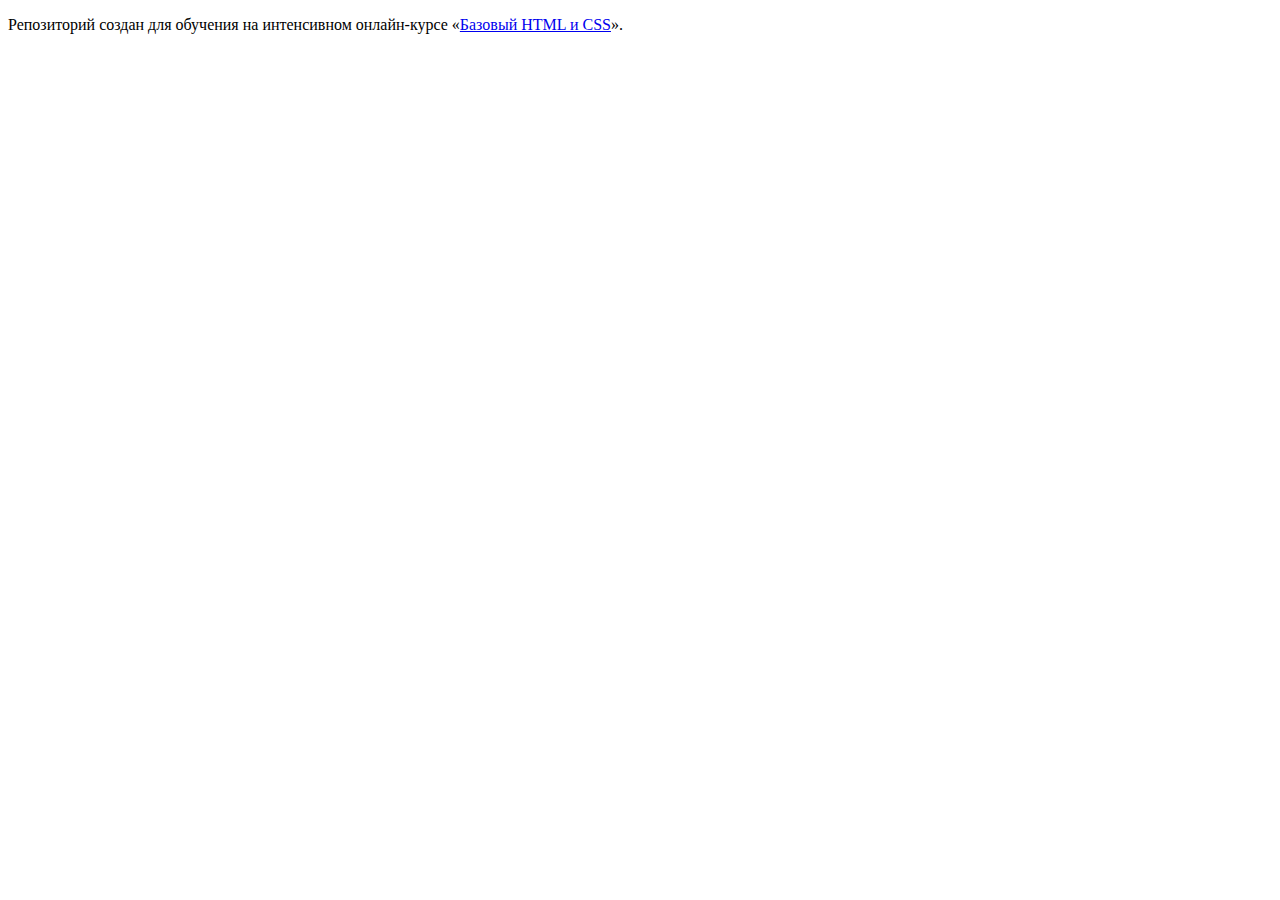
==== index.html @ 4009a0a3 ":hatching_chick:" ====
<!DOCTYPE html>
<html lang="ru">
  <head>
    <meta charset="utf-8">
    <title>HTML Academy: Глейси</title>
  </head>
  <body>

    <p>Репозиторий создан для обучения на интенсивном онлайн‑курсе «<a href="https://htmlacademy.ru/intensive">Базовый HTML и CSS</a>».</p>

  </body>
</html>
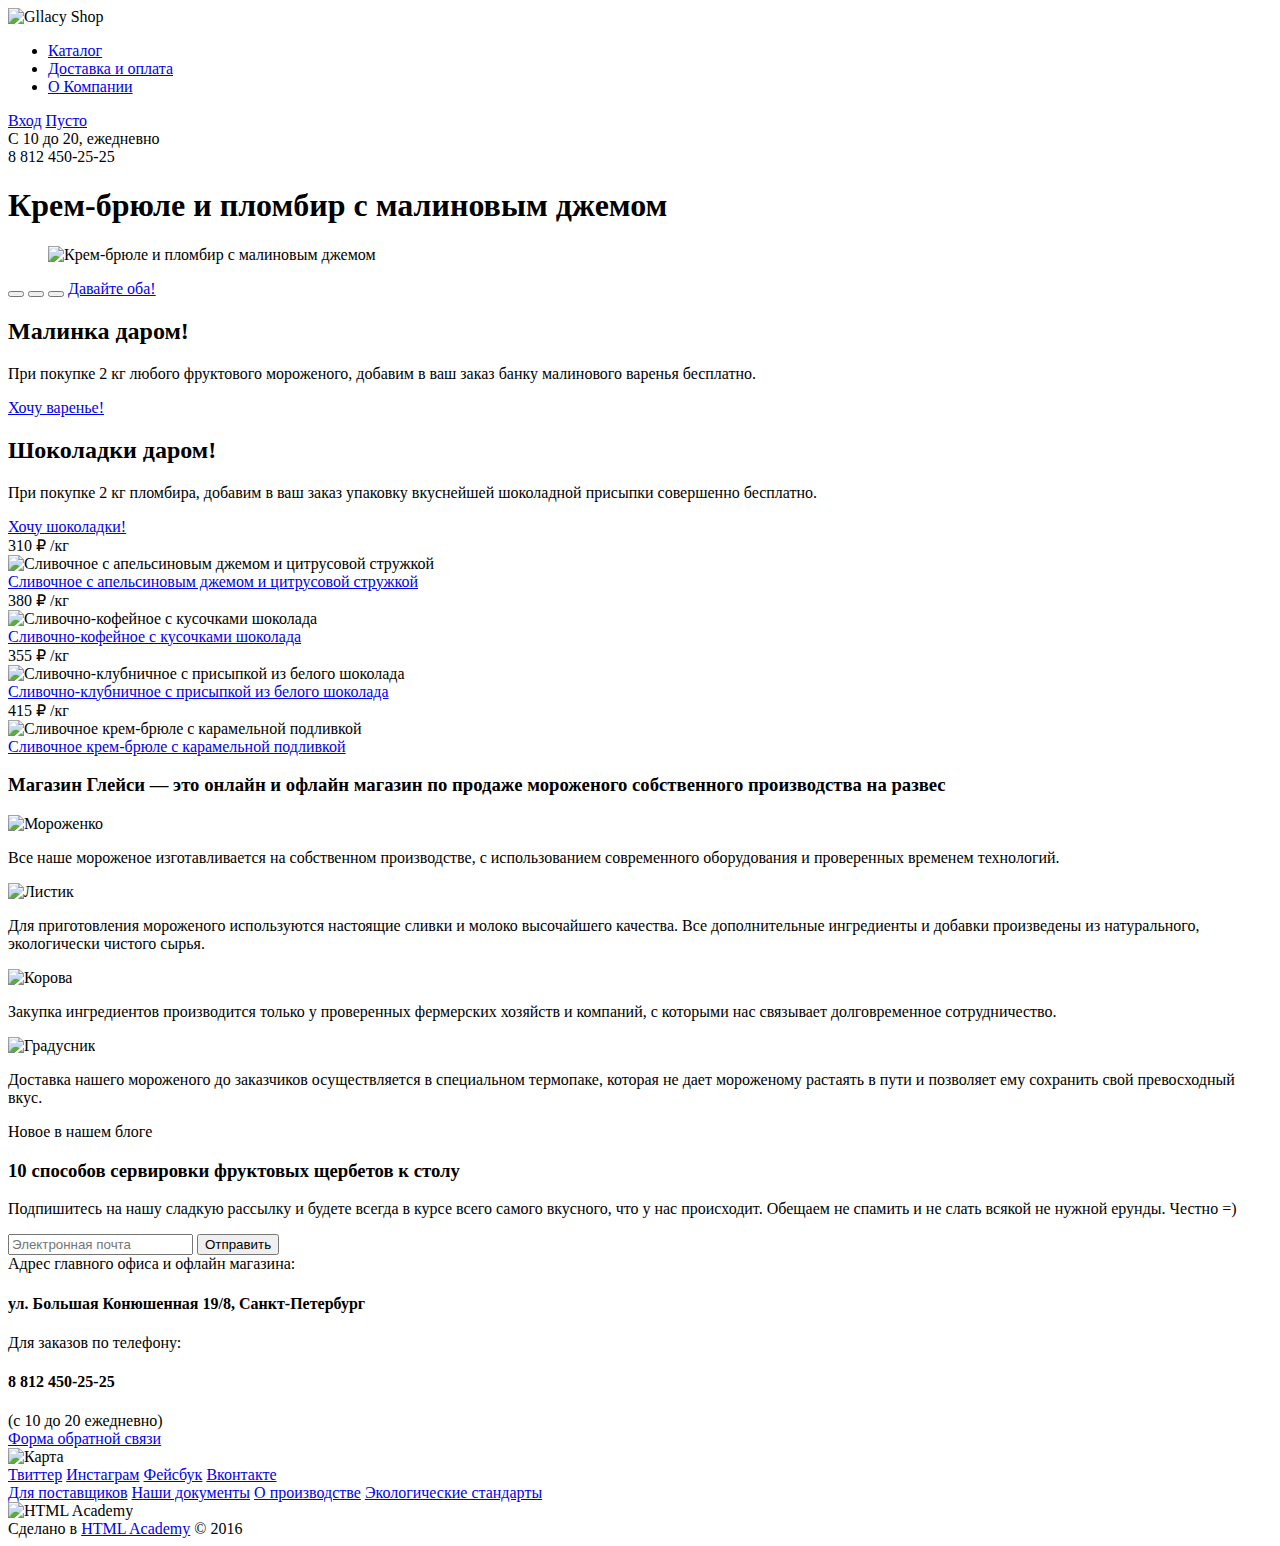
==== commit 38c911f2: "Разметил странички" ====
--- a/index.html
+++ b/index.html
@@ -1,12 +1,205 @@
 <!DOCTYPE html>
 <html lang="ru">
-  <head>
-    <meta charset="utf-8">
-    <title>HTML Academy: Глейси</title>
-  </head>
-  <body>
-
-    <p>Репозиторий создан для обучения на интенсивном онлайн‑курсе «<a href="https://htmlacademy.ru/intensive">Базовый HTML и CSS</a>».</p>
-
-  </body>
-</html>
+   
+    <head>
+        <meta charset="utf-8">
+        <title>Gllacy Shop</title>
+        <link href='https://fonts.googleapis.com/css?family=Roboto:400,500,700&subset=latin,cyrillic' rel='stylesheet' type='text/css'>
+    </head>
+    
+    <body>
+        <header class="main-header">
+            <div class="container">
+                <div class="header-logo">
+                    <img src="http://placehold.it/154x64" width="154" height="64" alt="Gllacy Shop">
+                </div>
+                <nav class="main-navigation">
+                    <ul>
+                        <li>
+                            <a href="#">Каталог</a>
+                        </li>
+                        <li>
+                            <a href="#">Доставка и оплата</a>
+                        </li>
+                        <li>
+                            <a href="#">О Компании</a>
+                        </li>
+                    </ul>
+                </nav>
+                <div class="user-block">
+                    <a class="search" href="#"></a>
+                    <a class="login" href="#">Вход</a>
+                    <a class="cart" href="#">Пусто</a>
+                </div>
+                <div class="information-block">
+                    <div class="hours-header">С 10 до 20, ежедневно</div>
+                    <div class="phone-header">8 812 450-25-25</div>
+                </div>
+            </div>
+        </header>
+            <main class="container">
+                <div class="main-slider">
+                    <h1 class="title-slider">Крем-брюле и пломбир с малиновым джемом</h1>
+                    <figure class="slider">
+                        <img src="http://placehold.it/647x584" width="647" height="584" alt="Крем-брюле и пломбир с малиновым джемом">
+                    </figure>
+                    <button class="slider-btn-active"></button>
+                    <button class="slider-btn"></button>
+                    <button class="slider-btn"></button>
+                    <a class="btn primary-btn big-btn" href="#">Давайте оба!</a>
+                </div>
+                <div class="main-content-left">
+                    <section class="promo-banner">
+                        <div class="promo-raspberries">
+                            <h2 class="promo-banner-title">Малинка даром!</h2>
+                            <p class="promo-banner-text">При покупке 2 кг любого фруктового мороженого, добавим в ваш заказ банку малинового варенья бесплатно.</p>
+                            <a class="btn primary-btn medium-btn" href="#">Хочу варенье!</a>
+                        </div>
+                    </section>
+                </div>
+                <div class="main-content-right">
+                    <section class="promo-banner">
+                        <div class="promo-chocolate">
+                            <h2 class="promo-banner-title">Шоколадки даром!</h2>
+                            <p class="promo-banner-text">При покупке 2 кг пломбира, добавим в ваш заказ упаковку вкуснейшей шоколадной присыпки совершенно бесплатно.</p>
+                            <a class="btn primary-btn medium-btn" href="#">Хочу шоколадки!</a>
+                        </div>
+                    </section>
+                </div>
+                <section class="catalog">
+                    <div class="catalog-item">
+                        <div class="catalog-label">
+                            <span class="label-hit"></span>
+                        </div>
+                        <div class="catalog-price">
+                            <span class="catalog-price-rubles">310 ₽</span>
+                            <span class="catalog-price-kg">/кг</span>
+                        </div>
+                        <div class="catalog-img">
+                            <img src="http://placehold.it/267x267" width="267" height="267" alt="Сливочное с апельсиновым джемом и цитрусовой стружкой">
+                        </div>
+                        <a class="catalog-name" href="#">Сливочное с апельсиновым джемом и цитрусовой стружкой</a>
+                    </div>
+                    <div class="catalog-item">
+                        <div class="catalog-label">
+                            <span class="label-hit"></span>
+                        </div>
+                        <div class="catalog-price">
+                            <span class="catalog-price-rubles">380 ₽</span>
+                            <span class="catalog-price-kg">/кг</span>
+                        </div>
+                        <div class="catalog-img">
+                            <img src="http://placehold.it/267x267" width="267" height="267" alt="Сливочно-кофейное с кусочками шоколада">
+                        </div>
+                        <a class="catalog-name" href="#">Сливочно-кофейное с кусочками шоколада</a>
+                    </div>
+                    <div class="catalog-item">
+                        <div class="catalog-label">
+                            <span class="label-hit"></span>
+                        </div>
+                        <div class="catalog-price">
+                            <span class="catalog-price-rubles">355 ₽</span>
+                            <span class="catalog-price-kg">/кг</span>
+                        </div>
+                        <div class="catalog-img">
+                            <img src="http://placehold.it/267x267" width="267" height="267" alt="Сливочно-клубничное с присыпкой из белого шоколада">
+                        </div>
+                        <a class="catalog-name" href="#">Сливочно-клубничное с присыпкой из белого шоколада</a>
+                    </div>
+                    <div class="catalog-item">
+                        <div class="catalog-label">
+                            <span class="label-hit"></span>
+                        </div>
+                        <div class="catalog-price">
+                            <span class="catalog-price-rubles">415 ₽</span>
+                            <span class="catalog-price-kg">/кг</span>
+                        </div>
+                        <div class="catalog-img">
+                            <img src="http://placehold.it/267x267" width="267" height="267" alt="Сливочное крем-брюле с карамельной подливкой">
+                        </div>
+                        <a class="catalog-name" href="#">Сливочное крем-брюле с карамельной подливкой</a>
+                    </div>
+                </section>
+                <section class="qualities">
+                    <h3 class="qualities-title">Магазин Глейси  — это онлайн и офлайн магазин по продаже мороженого собственного производства на развес</h3>
+                    <div class="main-content-left">
+                        <div class="quality">
+                            <img src="http://placehold.it/49x49" width="49" height="49" alt="Мороженко">
+                            <p class="quality-text">Все наше мороженое изготавливается на собственном производстве, с использованием современного оборудования и проверенных временем технологий.</p>
+                        </div>
+                        <div class="quality">
+                            <img src="http://placehold.it/49x49" width="49" height="49" alt="Листик">
+                            <p class="quality-text">Для приготовления мороженого используются настоящие сливки и молоко высочайшего качества. Все дополнительные ингредиенты и добавки произведены из натурального, экологически чистого сырья.</p>
+                        </div>
+                    </div>
+                    <div class="main-content-right">
+                        <div class="quality">
+                            <img src="http://placehold.it/49x49" width="49" height="49" alt="Корова">
+                            <p class="quality-text">Закупка ингредиентов  производится только у проверенных фермерских хозяйств и компаний, с которыми нас связывает долговременное сотрудничество.</p>
+                        </div>
+                        <div class="quality">
+                            <img src="http://placehold.it/49x49" width="49" height="49" alt="Градусник">
+                            <p class="quality-text">Доставка нашего мороженого до заказчиков осуществляется в специальном термопаке, которая не дает мороженому растаять в пути и позволяет ему сохранить свой превосходный вкус.</p>
+                        </div>
+                    </div>
+                </section>
+                <div class="main-content-left">
+                    <section class="blog-banner">
+                        <div class="blog-banner-new">Новое в нашем блоге</div>
+                        <h3 class="blog-banner-title">10 способов сервировки фруктовых щербетов к столу</h3>
+                    </section>    
+                </div>
+                <div class="main-content-right">
+                    <section class="newsletter-banner">
+                        <p class="newsletter-banner-text">Подпишитесь на нашу сладкую рассылку и будете всегда в курсе всего самого вкусного, что у нас происходит. Обещаем не спамить и не слать всякой не нужной ерунды. Честно =)</p>
+                        <form>
+                            <input type="text" placeholder="Электронная почта">
+                            <input style="btn primary-btn medium-btn" type="submit" value="Отправить">
+                        </form>
+                    </section> 
+                </div>
+            </main>
+            <section class="main-map">
+                <div class="container">
+                    <div class="main-content-right">
+                        <div class="contacts-block">
+                            <div class="contacts-block-office">
+                                Адрес главного офиса и офлайн магазина:
+                                <h4 class="contacts-block-text">ул. Большая Конюшенная 19/8, Санкт-Петербург</h4>
+                            </div>
+                            <div class="contacts-block-phone">
+                                Для заказов по телефону:
+                                <h4 class="contacts-block-text">8 812 450-25-25</h4>
+                                (с 10 до 20 ежедневно)
+                            </div>
+                            <a class="btn primary-btn medium-btn" href="#">Форма обратной связи</a>
+                        </div>
+                    </div>
+                </div>
+                <img src="http://placehold.it/1200x430" width="1200" height="430" alt="Карта">
+            </section>
+            <footer class="main-footer">
+                <div class="container">
+                    <section class="footer-social">
+                        <a class="social-btn twitter-btn" href="#">Твиттер</a>
+                        <a class="social-btn instagram-btn" href="#">Инстаграм</a>
+                        <a class="social-btn fb-btn" href="#">Фейсбук</a>
+                        <a class="social-btn vk-btn" href="#">Вконтакте</a>
+                    </section>
+                    <section class="footer-links">
+                        <a class="footer-links-special" href="#">Для поставщиков</a>
+                        <a href="#">Наши документы</a>
+                        <a href="#">О производстве</a>
+                        <a href="#">Экологические стандарты</a>
+                    </section>
+                    <section class="footer-copyright">
+                        <div class="footer-logo">
+                            <img src="http://placehold.it/108x38" width="108" height="38" alt="HTML Academy">
+                        </div>
+                        <div class="footer-links">
+                        Сделано в <a href="#">HTML Academy</a> © 2016
+                        </div>
+                    </section>
+                </div>
+            </footer>
+    </body>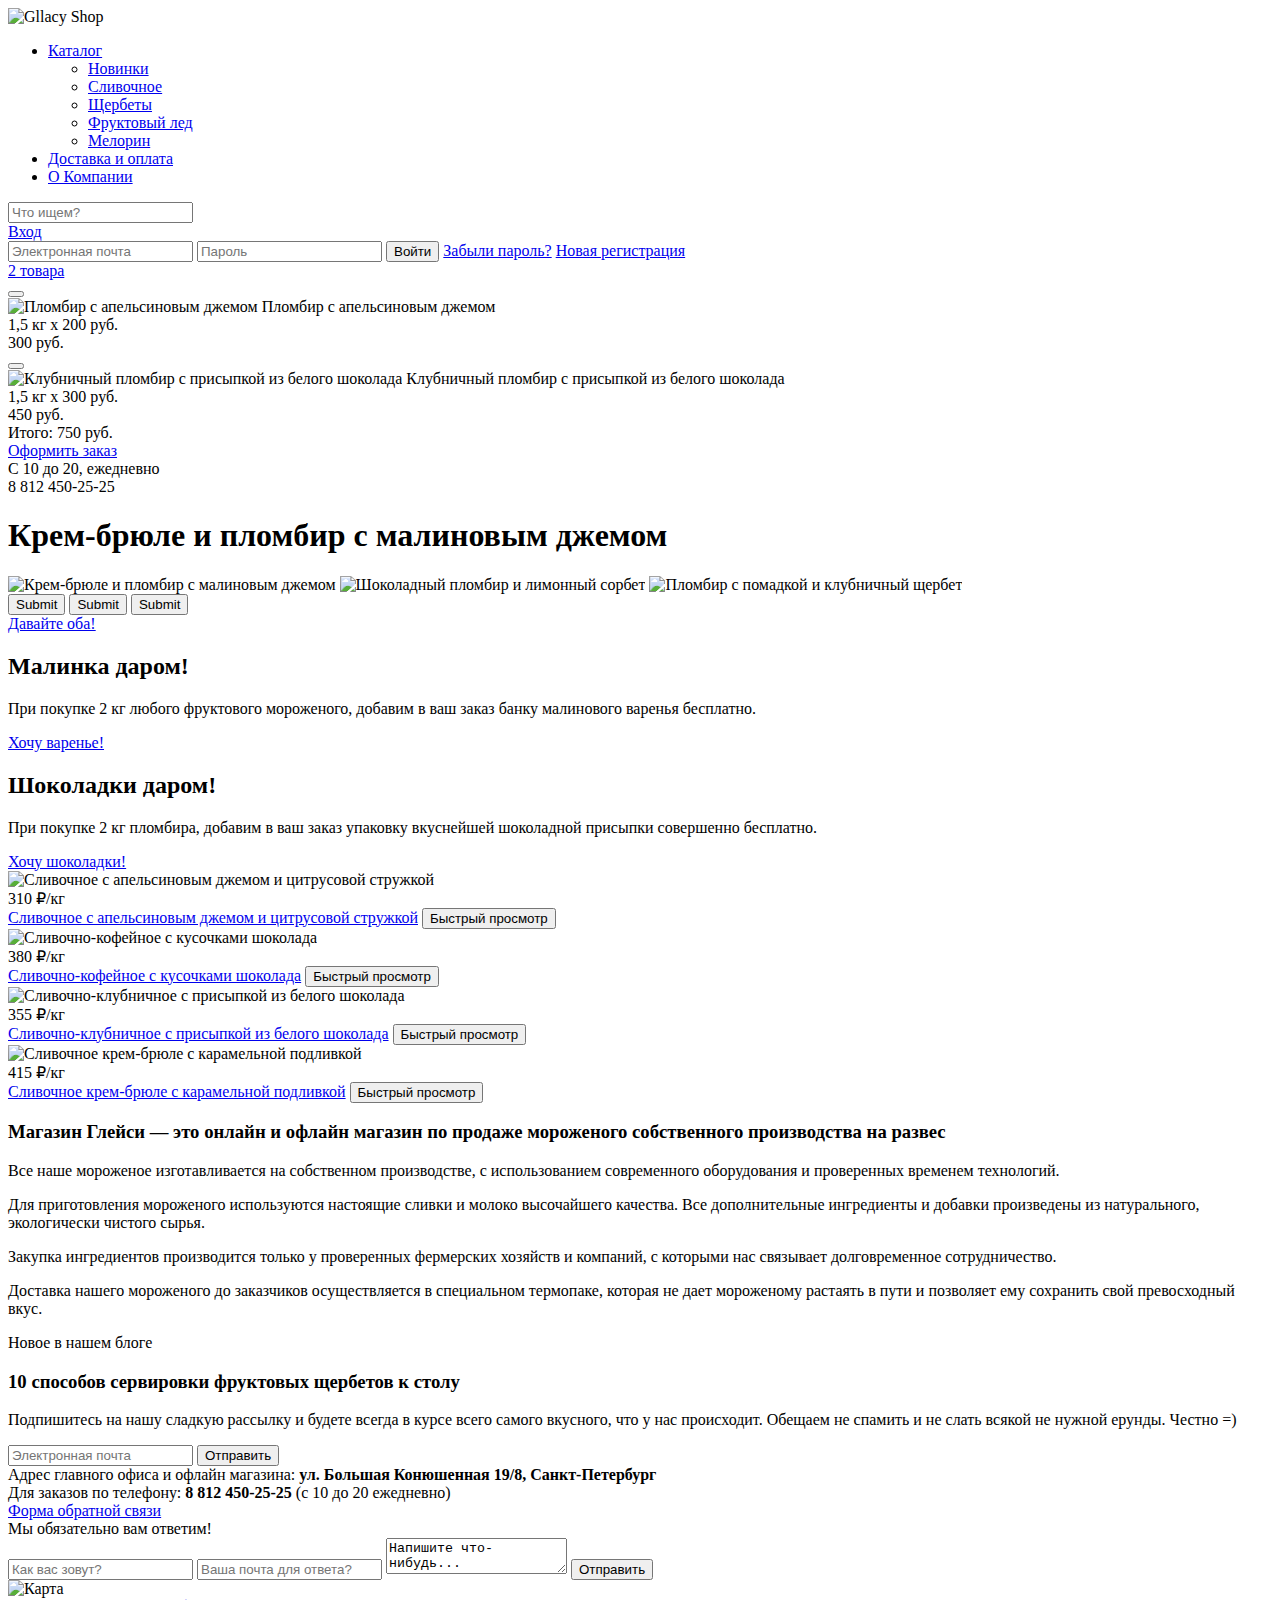
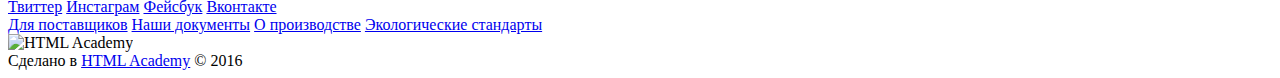
==== commit 6ea1a6af: "Исправил замечания" ====
--- a/index.html
+++ b/index.html
@@ -14,9 +14,26 @@
                     <img src="http://placehold.it/154x64" width="154" height="64" alt="Gllacy Shop">
                 </div>
                 <nav class="main-navigation">
-                    <ul>
-                        <li>
-                            <a href="#">Каталог</a>
+                    <ul class="navigation-menu">
+                        <li class="navigation-menu-dropdown">
+                            <a href="catalog.html">Каталог</a>
+                                <ul>
+                                    <li>
+                                        <a class="navigation-menu-special" href="#">Новинки</a>
+                                    </li>
+                                    <li>
+                                        <a href="#">Сливочное</a>
+                                    </li>
+                                    <li>
+                                        <a href="#">Щербеты</a>
+                                    </li>
+                                    <li>
+                                        <a href="#">Фруктовый лед</a>
+                                    </li>
+                                    <li>
+                                        <a href="#">Мелорин</a>
+                                    </li>
+                                </ul>
                         </li>
                         <li>
                             <a href="#">Доставка и оплата</a>
@@ -26,10 +43,61 @@
                         </li>
                     </ul>
                 </nav>
-                <div class="user-block">
-                    <a class="search" href="#"></a>
-                    <a class="login" href="#">Вход</a>
-                    <a class="cart" href="#">Пусто</a>
+                <div class="search">
+                    <div class="search-form">
+                    <form action="#" method="get">
+                        <input type="search" placeholder="Что ищем?">
+                    </form>
+                    </div>
+                </div>
+                <div class="authorization">
+                    <a class="authorization-title" href="#">Вход</a>
+                    <div class="authorization-form">
+                        <form action="#" method="post">
+                            <input type="text" placeholder="Электронная почта">
+                            <input type="password" placeholder="Пароль">
+                            <input class="btn primary-btn small-btn" type="submit" value="Войти">
+                            <span class="authorization-help">
+                                <a href="#">Забыли пароль?</a>
+                                <a href="#">Новая регистрация</a>
+                            </span>
+                        </form>
+                    </div>
+                </div>
+                <div class="cart">
+                    <a class="cart-title" href="#">2 товара</a>
+                    <div class="cart-form">
+                        <div class="cart-item">
+                            <button class="cart-item-delete"></button>
+                            <div class="cart-item-name">
+                            <img src="http://placehold.it/33x33" width="33" height="33" alt="Пломбир с апельсиновым джемом">
+                            Пломбир с апельсиновым джемом
+                            </div>
+                            <div class="cart-item-weight">
+                            1,5 кг <span class="cart-item-weight-gray">х 200 руб.</span>
+                            </div>
+                            <div class="cart-item-price">
+                            300 руб.
+                            </div>
+                        </div>
+                        <div class="cart-item">
+                            <button class="cart-item-delete"></button>
+                            <div class="cart-item-name">
+                            <img src="http://placehold.it/33x33" width="33" height="33" alt="Клубничный пломбир с присыпкой из белого шоколада">
+                            Клубничный пломбир с присыпкой из белого шоколада
+                            </div>
+                            <div class="cart-item-weight">
+                            1,5 кг <span class="cart-item-weight-gray">х 300 руб.</span>
+                            </div>
+                            <div class="cart-item-price">
+                            450 руб.
+                            </div>
+                        </div>
+                        <div class="cart-price">
+                            Итого: <span class="cart-price-total">750 руб.</span>
+                        </div>
+                        <a class="btn primary-btn small-btn" href="#">Оформить заказ</a>
+                    </div>
                 </div>
                 <div class="information-block">
                     <div class="hours-header">С 10 до 20, ежедневно</div>
@@ -39,14 +107,24 @@
         </header>
             <main class="container">
                 <div class="main-slider">
-                    <h1 class="title-slider">Крем-брюле и пломбир с малиновым джемом</h1>
-                    <figure class="slider">
-                        <img src="http://placehold.it/647x584" width="647" height="584" alt="Крем-брюле и пломбир с малиновым джемом">
-                    </figure>
-                    <button class="slider-btn-active"></button>
-                    <button class="slider-btn"></button>
-                    <button class="slider-btn"></button>
-                    <a class="btn primary-btn big-btn" href="#">Давайте оба!</a>
+                   <form>
+                        <h1 class="title-slider">Крем-брюле и пломбир с малиновым джемом</h1>
+                            <label for="img-1">
+                            <img src="http://placehold.it/647x584" width="647" height="584" alt="Крем-брюле и пломбир с малиновым джемом">
+                            </label>
+                            <label for="img-2">
+                            <img src="http://placehold.it/64x580" width="643" height="580" alt="Шоколадный пломбир и лимонный сорбет ">
+                            </label>
+                            <label for="img-3">
+                            <img src="http://placehold.it/643x580" width="637" height="582" alt="Пломбир с помадкой и клубничный щербет">
+                            </label>
+                        <div class="slider-btn">
+                            <span class="slider-btn-active"><input type="submit" id="img-1"></span>
+                            <input type="submit" id="img-2">
+                            <input type="submit" id="img-3">
+                        </div>
+                        <a class="btn primary-btn big-btn" href="#">Давайте оба!</a>
+                    </form>
                 </div>
                 <div class="main-content-left">
                     <section class="promo-banner">
@@ -68,78 +146,67 @@
                 </div>
                 <section class="catalog">
                     <div class="catalog-item">
-                        <div class="catalog-label">
-                            <span class="label-hit"></span>
-                        </div>
-                        <div class="catalog-price">
-                            <span class="catalog-price-rubles">310 ₽</span>
-                            <span class="catalog-price-kg">/кг</span>
-                        </div>
-                        <div class="catalog-img">
+                        <div class="catalog-img">
+                            <span class="catalog-label-hit"></span>
                             <img src="http://placehold.it/267x267" width="267" height="267" alt="Сливочное с апельсиновым джемом и цитрусовой стружкой">
                         </div>
+                        <div class="catalog-price">
+                            <span class="catalog-price-rubles">310 ₽/кг</span>
+                        </div>
                         <a class="catalog-name" href="#">Сливочное с апельсиновым джемом и цитрусовой стружкой</a>
-                    </div>
-                    <div class="catalog-item">
-                        <div class="catalog-label">
-                            <span class="label-hit"></span>
-                        </div>
-                        <div class="catalog-price">
-                            <span class="catalog-price-rubles">380 ₽</span>
-                            <span class="catalog-price-kg">/кг</span>
-                        </div>
-                        <div class="catalog-img">
+                        <button class="btn primary-btn small-btn">Быстрый просмотр</button>
+                    </div>
+                    <div class="catalog-item">
+                        <div class="catalog-img">
+                            <span class="catalog-label-hit"></span>
                             <img src="http://placehold.it/267x267" width="267" height="267" alt="Сливочно-кофейное с кусочками шоколада">
                         </div>
+                        <div class="catalog-price">
+                            <span class="catalog-price-rubles">380 ₽/кг</span>
+                        </div>
                         <a class="catalog-name" href="#">Сливочно-кофейное с кусочками шоколада</a>
-                    </div>
-                    <div class="catalog-item">
-                        <div class="catalog-label">
-                            <span class="label-hit"></span>
-                        </div>
-                        <div class="catalog-price">
-                            <span class="catalog-price-rubles">355 ₽</span>
-                            <span class="catalog-price-kg">/кг</span>
-                        </div>
-                        <div class="catalog-img">
+                        <button class="btn primary-btn small-btn">Быстрый просмотр</button>
+                    </div>
+                    <div class="catalog-item">
+                        <div class="catalog-img">
+                        <span class="catalog-label-hit"></span>
                             <img src="http://placehold.it/267x267" width="267" height="267" alt="Сливочно-клубничное с присыпкой из белого шоколада">
                         </div>
+                        <div class="catalog-price">
+                            <span class="catalog-price-rubles">355 ₽/кг</span>
+                        </div>
                         <a class="catalog-name" href="#">Сливочно-клубничное с присыпкой из белого шоколада</a>
-                    </div>
-                    <div class="catalog-item">
-                        <div class="catalog-label">
-                            <span class="label-hit"></span>
-                        </div>
-                        <div class="catalog-price">
-                            <span class="catalog-price-rubles">415 ₽</span>
-                            <span class="catalog-price-kg">/кг</span>
-                        </div>
-                        <div class="catalog-img">
+                        <button class="btn primary-btn small-btn">Быстрый просмотр</button>
+                    </div>
+                    <div class="catalog-item">
+                        <div class="catalog-img">
+                            <span class="catalog-label-hit"></span>
                             <img src="http://placehold.it/267x267" width="267" height="267" alt="Сливочное крем-брюле с карамельной подливкой">
                         </div>
+                        <div class="catalog-price">
+                            <span class="catalog-price-rubles">415 ₽/кг</span>
+                        </div>
                         <a class="catalog-name" href="#">Сливочное крем-брюле с карамельной подливкой</a>
+                        <button class="btn primary-btn small-btn">Быстрый просмотр</button>
                     </div>
                 </section>
                 <section class="qualities">
                     <h3 class="qualities-title">Магазин Глейси  — это онлайн и офлайн магазин по продаже мороженого собственного производства на развес</h3>
                     <div class="main-content-left">
-                        <div class="quality">
-                            <img src="http://placehold.it/49x49" width="49" height="49" alt="Мороженко">
-                            <p class="quality-text">Все наше мороженое изготавливается на собственном производстве, с использованием современного оборудования и проверенных временем технологий.</p>
-                        </div>
-                        <div class="quality">
-                            <img src="http://placehold.it/49x49" width="49" height="49" alt="Листик">
-                            <p class="quality-text">Для приготовления мороженого используются настоящие сливки и молоко высочайшего качества. Все дополнительные ингредиенты и добавки произведены из натурального, экологически чистого сырья.</p>
+                        <div class="quality-ice">
+                            <p>Все наше мороженое изготавливается на собственном производстве, с использованием современного оборудования и проверенных временем технологий.</p>
+                        </div>
+                        
+                        <div class="quality-leaf">
+                            <p>Для приготовления мороженого используются настоящие сливки и молоко высочайшего качества. Все дополнительные ингредиенты и добавки произведены из натурального, экологически чистого сырья.</p>
                         </div>
                     </div>
                     <div class="main-content-right">
-                        <div class="quality">
-                            <img src="http://placehold.it/49x49" width="49" height="49" alt="Корова">
-                            <p class="quality-text">Закупка ингредиентов  производится только у проверенных фермерских хозяйств и компаний, с которыми нас связывает долговременное сотрудничество.</p>
-                        </div>
-                        <div class="quality">
-                            <img src="http://placehold.it/49x49" width="49" height="49" alt="Градусник">
-                            <p class="quality-text">Доставка нашего мороженого до заказчиков осуществляется в специальном термопаке, которая не дает мороженому растаять в пути и позволяет ему сохранить свой превосходный вкус.</p>
+                        <div class="quality-cow">
+                            <p>Закупка ингредиентов  производится только у проверенных фермерских хозяйств и компаний, с которыми нас связывает долговременное сотрудничество.</p>
+                        </div>
+                        <div class="quality-thermometer">
+                            <p>Доставка нашего мороженого до заказчиков осуществляется в специальном термопаке, которая не дает мороженому растаять в пути и позволяет ему сохранить свой превосходный вкус.</p>
                         </div>
                     </div>
                 </section>
@@ -154,7 +221,7 @@
                         <p class="newsletter-banner-text">Подпишитесь на нашу сладкую рассылку и будете всегда в курсе всего самого вкусного, что у нас происходит. Обещаем не спамить и не слать всякой не нужной ерунды. Честно =)</p>
                         <form>
                             <input type="text" placeholder="Электронная почта">
-                            <input style="btn primary-btn medium-btn" type="submit" value="Отправить">
+                            <input class="btn primary-btn medium-btn" type="submit" value="Отправить">
                         </form>
                     </section> 
                 </div>
@@ -165,14 +232,25 @@
                         <div class="contacts-block">
                             <div class="contacts-block-office">
                                 Адрес главного офиса и офлайн магазина:
-                                <h4 class="contacts-block-text">ул. Большая Конюшенная 19/8, Санкт-Петербург</h4>
+                                <b>ул. Большая Конюшенная 19/8, Санкт-Петербург</b>
                             </div>
                             <div class="contacts-block-phone">
                                 Для заказов по телефону:
-                                <h4 class="contacts-block-text">8 812 450-25-25</h4>
+                                <b>8 812 450-25-25</b>
                                 (с 10 до 20 ежедневно)
                             </div>
                             <a class="btn primary-btn medium-btn" href="#">Форма обратной связи</a>
+                                <div class="feedback-form">
+                                    <div class="feedback-form-title">
+                                        Мы обязательно вам ответим!
+                                    </div>
+                                    <form action="#" method="post">
+                                        <input type="text" placeholder="Как вас зовут?">
+                                        <input type="email" placeholder="Ваша почта для ответа?">
+                                        <textarea>Напишите что-нибудь...</textarea>
+                                        <input class="btn primary-btn medium-btn" type="submit" value="Отправить">
+                                    </form>
+                                </div>
                         </div>
                     </div>
                 </div>
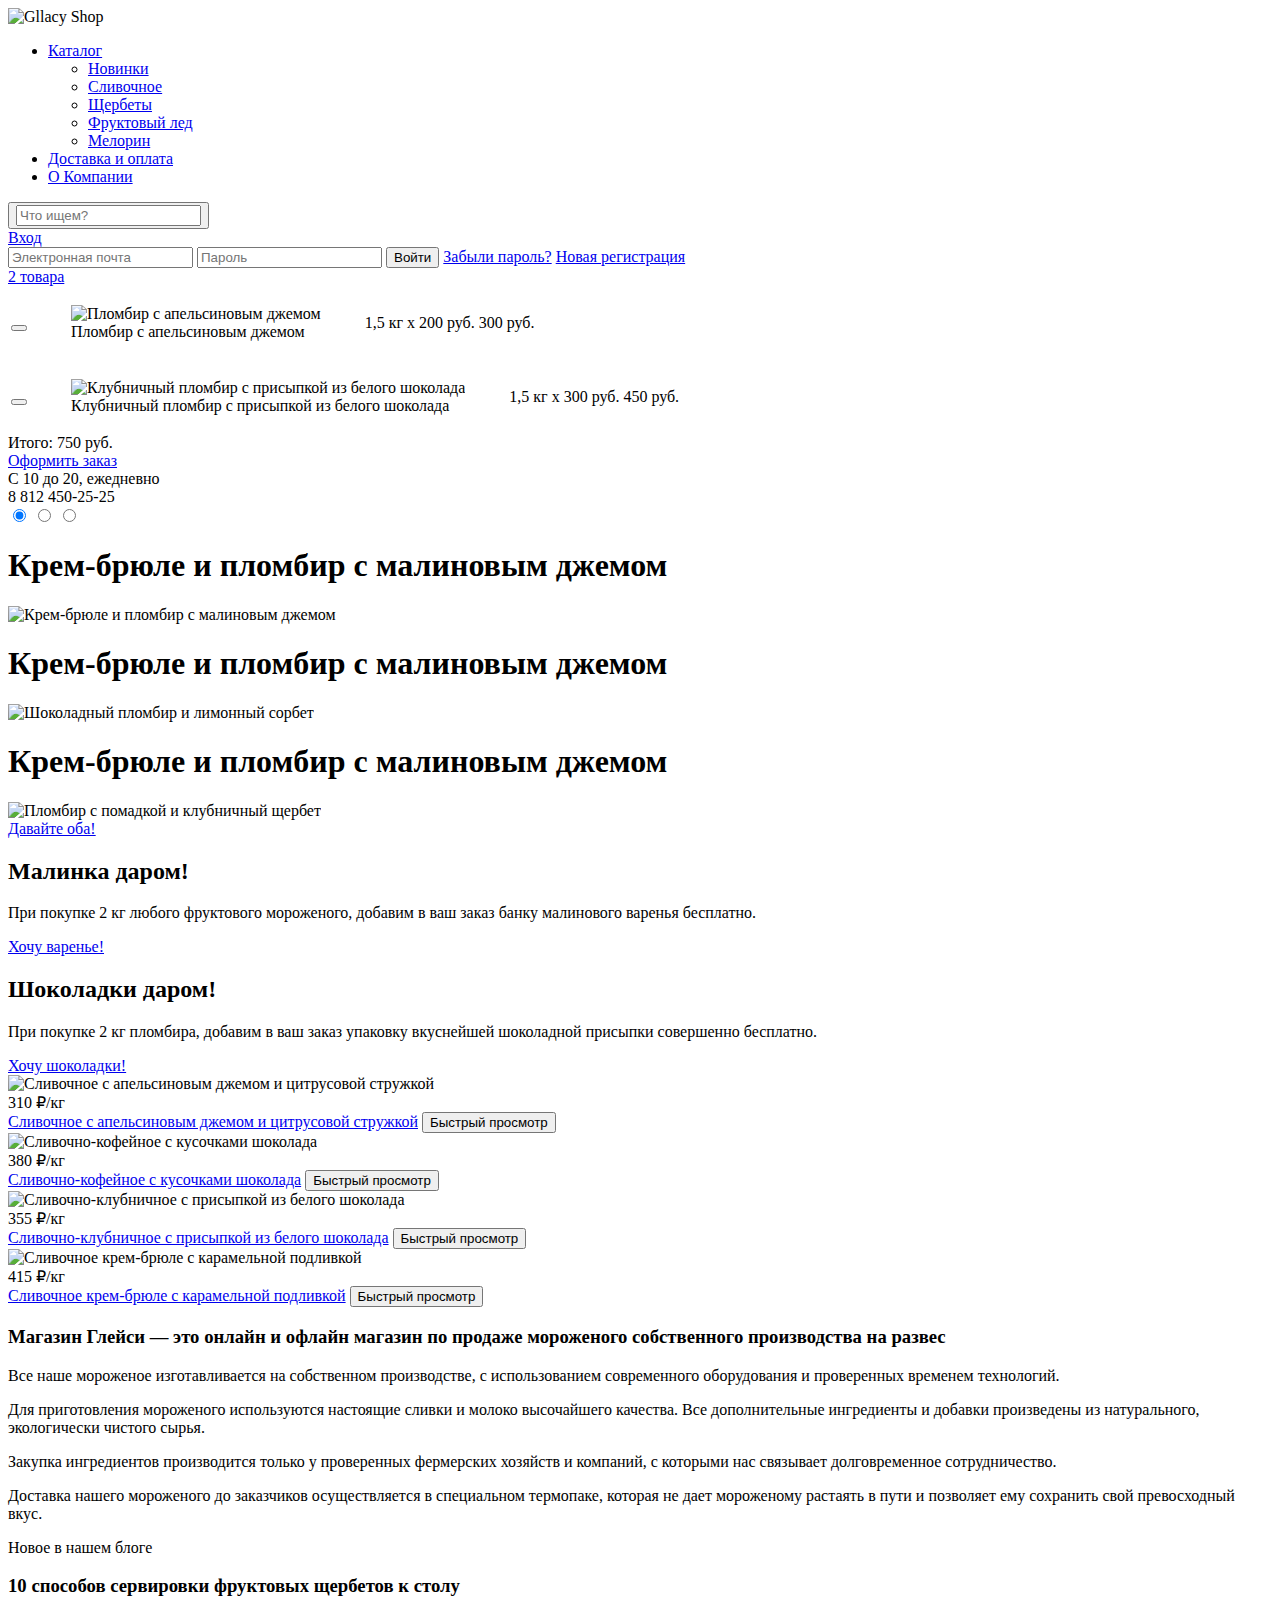
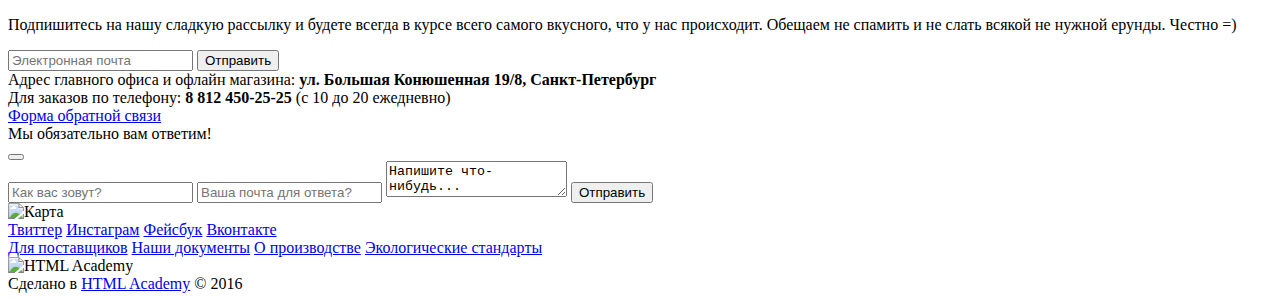
==== commit 2b51b231: "Финальные правки" ====
--- a/index.html
+++ b/index.html
@@ -44,12 +44,14 @@
                     </ul>
                 </nav>
                 <div class="search">
-                    <div class="search-form">
-                    <form action="#" method="get">
-                        <input type="search" placeholder="Что ищем?">
-                    </form>
-                    </div>
-                </div>
+                    <button class="search-btn" type="submit">
+                        <div class="search-form">
+                            <form action="#" method="get">
+                                <input type="search" placeholder="Что ищем?">
+                            </form>
+                        </div>
+                    </button>
+                </div>               
                 <div class="authorization">
                     <a class="authorization-title" href="#">Вход</a>
                     <div class="authorization-form">
@@ -68,30 +70,50 @@
                     <a class="cart-title" href="#">2 товара</a>
                     <div class="cart-form">
                         <div class="cart-item">
-                            <button class="cart-item-delete"></button>
-                            <div class="cart-item-name">
-                            <img src="http://placehold.it/33x33" width="33" height="33" alt="Пломбир с апельсиновым джемом">
-                            Пломбир с апельсиновым джемом
-                            </div>
-                            <div class="cart-item-weight">
-                            1,5 кг <span class="cart-item-weight-gray">х 200 руб.</span>
-                            </div>
-                            <div class="cart-item-price">
-                            300 руб.
-                            </div>
+                            <table>
+                                <tr>
+                                    <td>
+                                        <button class="cart-item-delete"></button>
+                                    </td>
+                                    <td>
+                                        <figure>
+                                        <img src="http://placehold.it/33x33" width="33" height="33" alt="Пломбир с апельсиновым джемом">
+                                            <figcaption>
+                                            Пломбир с апельсиновым джемом
+                                            </figcaption>
+                                        </figure>
+                                    </td>
+                                    <td>
+                                        1,5 кг <span class="cart-item-weight-gray">х 200 руб.</span>
+                                    </td>
+                                    <td>
+                                        300 руб.
+                                    </td>
+                                </tr>
+                            </table>
                         </div>
                         <div class="cart-item">
-                            <button class="cart-item-delete"></button>
-                            <div class="cart-item-name">
-                            <img src="http://placehold.it/33x33" width="33" height="33" alt="Клубничный пломбир с присыпкой из белого шоколада">
-                            Клубничный пломбир с присыпкой из белого шоколада
-                            </div>
-                            <div class="cart-item-weight">
-                            1,5 кг <span class="cart-item-weight-gray">х 300 руб.</span>
-                            </div>
-                            <div class="cart-item-price">
-                            450 руб.
-                            </div>
+                            <table>
+                                <tr>
+                                    <td>
+                                        <button class="cart-item-delete"></button>
+                                    </td>
+                                    <td>
+                                        <figure>
+                                        <img src="http://placehold.it/33x33" width="33" height="33" alt="Клубничный пломбир с присыпкой из белого шоколада">
+                                            <figcaption>
+                                            Клубничный пломбир с присыпкой из белого шоколада
+                                            </figcaption>
+                                        </figure>
+                                    </td>
+                                    <td>
+                                        1,5 кг <span class="cart-item-weight-gray">х 300 руб.</span>
+                                    </td>
+                                    <td>
+                                        450 руб.
+                                    </td>
+                                </tr>
+                            </table>
                         </div>
                         <div class="cart-price">
                             Итого: <span class="cart-price-total">750 руб.</span>
@@ -106,26 +128,33 @@
             </div>
         </header>
             <main class="container">
-                <div class="main-slider">
-                   <form>
-                        <h1 class="title-slider">Крем-брюле и пломбир с малиновым джемом</h1>
-                            <label for="img-1">
-                            <img src="http://placehold.it/647x584" width="647" height="584" alt="Крем-брюле и пломбир с малиновым джемом">
-                            </label>
-                            <label for="img-2">
-                            <img src="http://placehold.it/64x580" width="643" height="580" alt="Шоколадный пломбир и лимонный сорбет ">
-                            </label>
-                            <label for="img-3">
-                            <img src="http://placehold.it/643x580" width="637" height="582" alt="Пломбир с помадкой и клубничный щербет">
-                            </label>
+                <section class="main-slider">
+                        <input type="radio" id="slider-btn-1" name="toggle" checked>
+                        <input type="radio" id="slider-btn-2" name="toggle">
+                        <input type="radio" id="slider-btn-3" name="toggle">
                         <div class="slider-btn">
-                            <span class="slider-btn-active"><input type="submit" id="img-1"></span>
-                            <input type="submit" id="img-2">
-                            <input type="submit" id="img-3">
-                        </div>
-                        <a class="btn primary-btn big-btn" href="#">Давайте оба!</a>
-                    </form>
-                </div>
+                            <label for="slider-btn-1"></label>
+                            <label for="slider-btn-2"></label>
+                            <label for="slider-btn-3"></label>
+                        </div>                    
+                        <div class="slider-content">
+                            <div class="slider-slides">
+                                <div class="slider-slide-1">
+                                    <h1 class="title-slider">Крем-брюле и пломбир с малиновым джемом</h1>
+                                    <img src="http://placehold.it/647x584" width="647" height="584" alt="Крем-брюле и пломбир с малиновым джемом">
+                                </div>
+                                <div class="slider-slide-2">
+                                    <h1 class="title-slider">Крем-брюле и пломбир с малиновым джемом</h1>
+                                    <img src="http://placehold.it/643x580" width="643" height="580" alt="Шоколадный пломбир и лимонный сорбет ">
+                                </div>
+                                <div class="slider-slide-3">
+                                    <h1 class="title-slider">Крем-брюле и пломбир с малиновым джемом</h1>
+                                    <img src="http://placehold.it/643x580" width="637" height="582" alt="Пломбир с помадкой и клубничный щербет">
+                                </div>
+                            </div>                        
+                        </div>
+                    <a class="btn primary-btn big-btn" href="#">Давайте оба!</a>
+                </section>
                 <div class="main-content-left">
                     <section class="promo-banner">
                         <div class="promo-raspberries">
@@ -147,44 +176,40 @@
                 <section class="catalog">
                     <div class="catalog-item">
                         <div class="catalog-img">
-                            <span class="catalog-label-hit"></span>
                             <img src="http://placehold.it/267x267" width="267" height="267" alt="Сливочное с апельсиновым джемом и цитрусовой стружкой">
                         </div>
                         <div class="catalog-price">
-                            <span class="catalog-price-rubles">310 ₽/кг</span>
+                            310 <span class="catalog-price-rubles">₽</span>/кг
                         </div>
                         <a class="catalog-name" href="#">Сливочное с апельсиновым джемом и цитрусовой стружкой</a>
                         <button class="btn primary-btn small-btn">Быстрый просмотр</button>
                     </div>
                     <div class="catalog-item">
                         <div class="catalog-img">
-                            <span class="catalog-label-hit"></span>
                             <img src="http://placehold.it/267x267" width="267" height="267" alt="Сливочно-кофейное с кусочками шоколада">
                         </div>
                         <div class="catalog-price">
-                            <span class="catalog-price-rubles">380 ₽/кг</span>
+                            380 <span class="catalog-price-rubles">₽</span>/кг
                         </div>
                         <a class="catalog-name" href="#">Сливочно-кофейное с кусочками шоколада</a>
                         <button class="btn primary-btn small-btn">Быстрый просмотр</button>
                     </div>
                     <div class="catalog-item">
                         <div class="catalog-img">
-                        <span class="catalog-label-hit"></span>
                             <img src="http://placehold.it/267x267" width="267" height="267" alt="Сливочно-клубничное с присыпкой из белого шоколада">
                         </div>
                         <div class="catalog-price">
-                            <span class="catalog-price-rubles">355 ₽/кг</span>
+                            355 <span class="catalog-price-rubles">₽</span>/кг
                         </div>
                         <a class="catalog-name" href="#">Сливочно-клубничное с присыпкой из белого шоколада</a>
                         <button class="btn primary-btn small-btn">Быстрый просмотр</button>
                     </div>
                     <div class="catalog-item">
                         <div class="catalog-img">
-                            <span class="catalog-label-hit"></span>
                             <img src="http://placehold.it/267x267" width="267" height="267" alt="Сливочное крем-брюле с карамельной подливкой">
                         </div>
                         <div class="catalog-price">
-                            <span class="catalog-price-rubles">415 ₽/кг</span>
+                            415 <span class="catalog-price-rubles">₽</span>/кг
                         </div>
                         <a class="catalog-name" href="#">Сливочное крем-брюле с карамельной подливкой</a>
                         <button class="btn primary-btn small-btn">Быстрый просмотр</button>
@@ -244,6 +269,7 @@
                                     <div class="feedback-form-title">
                                         Мы обязательно вам ответим!
                                     </div>
+                                    <button class="feedback-form-close"></button>
                                     <form action="#" method="post">
                                         <input type="text" placeholder="Как вас зовут?">
                                         <input type="email" placeholder="Ваша почта для ответа?">
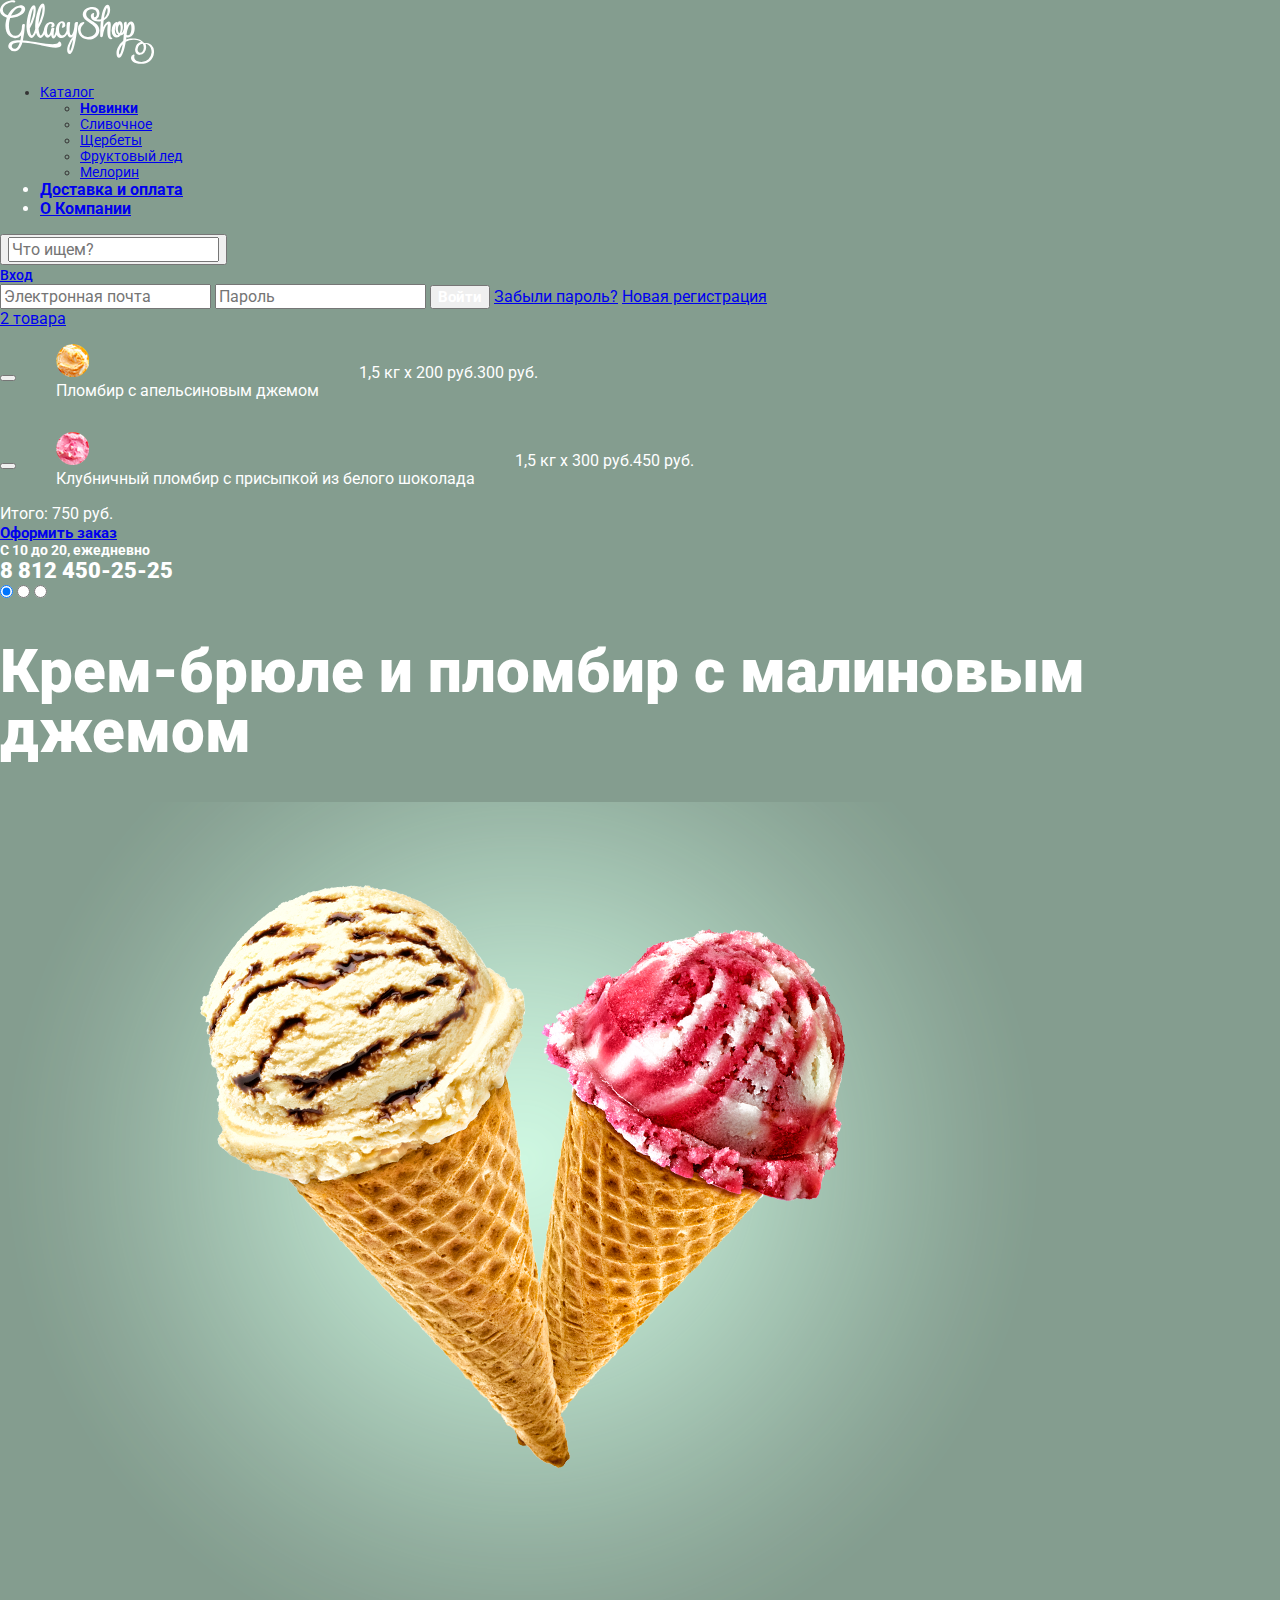
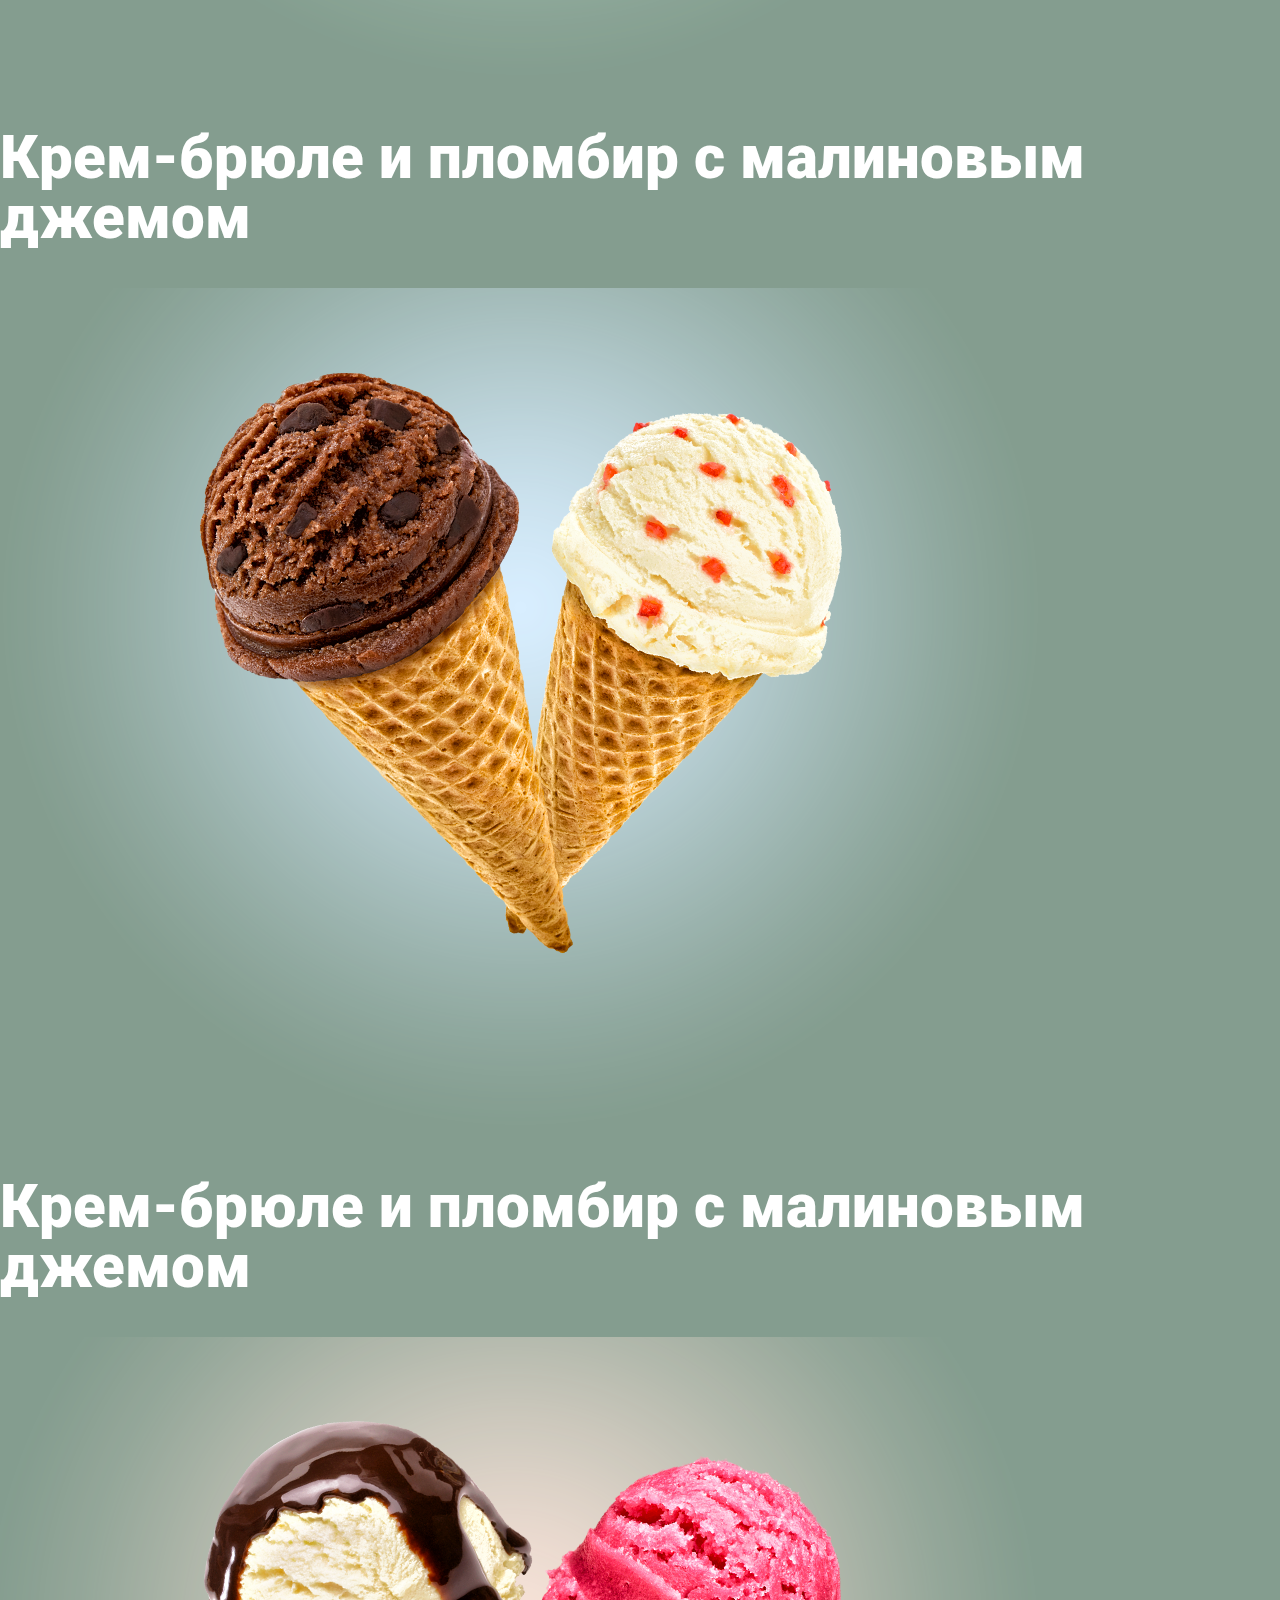
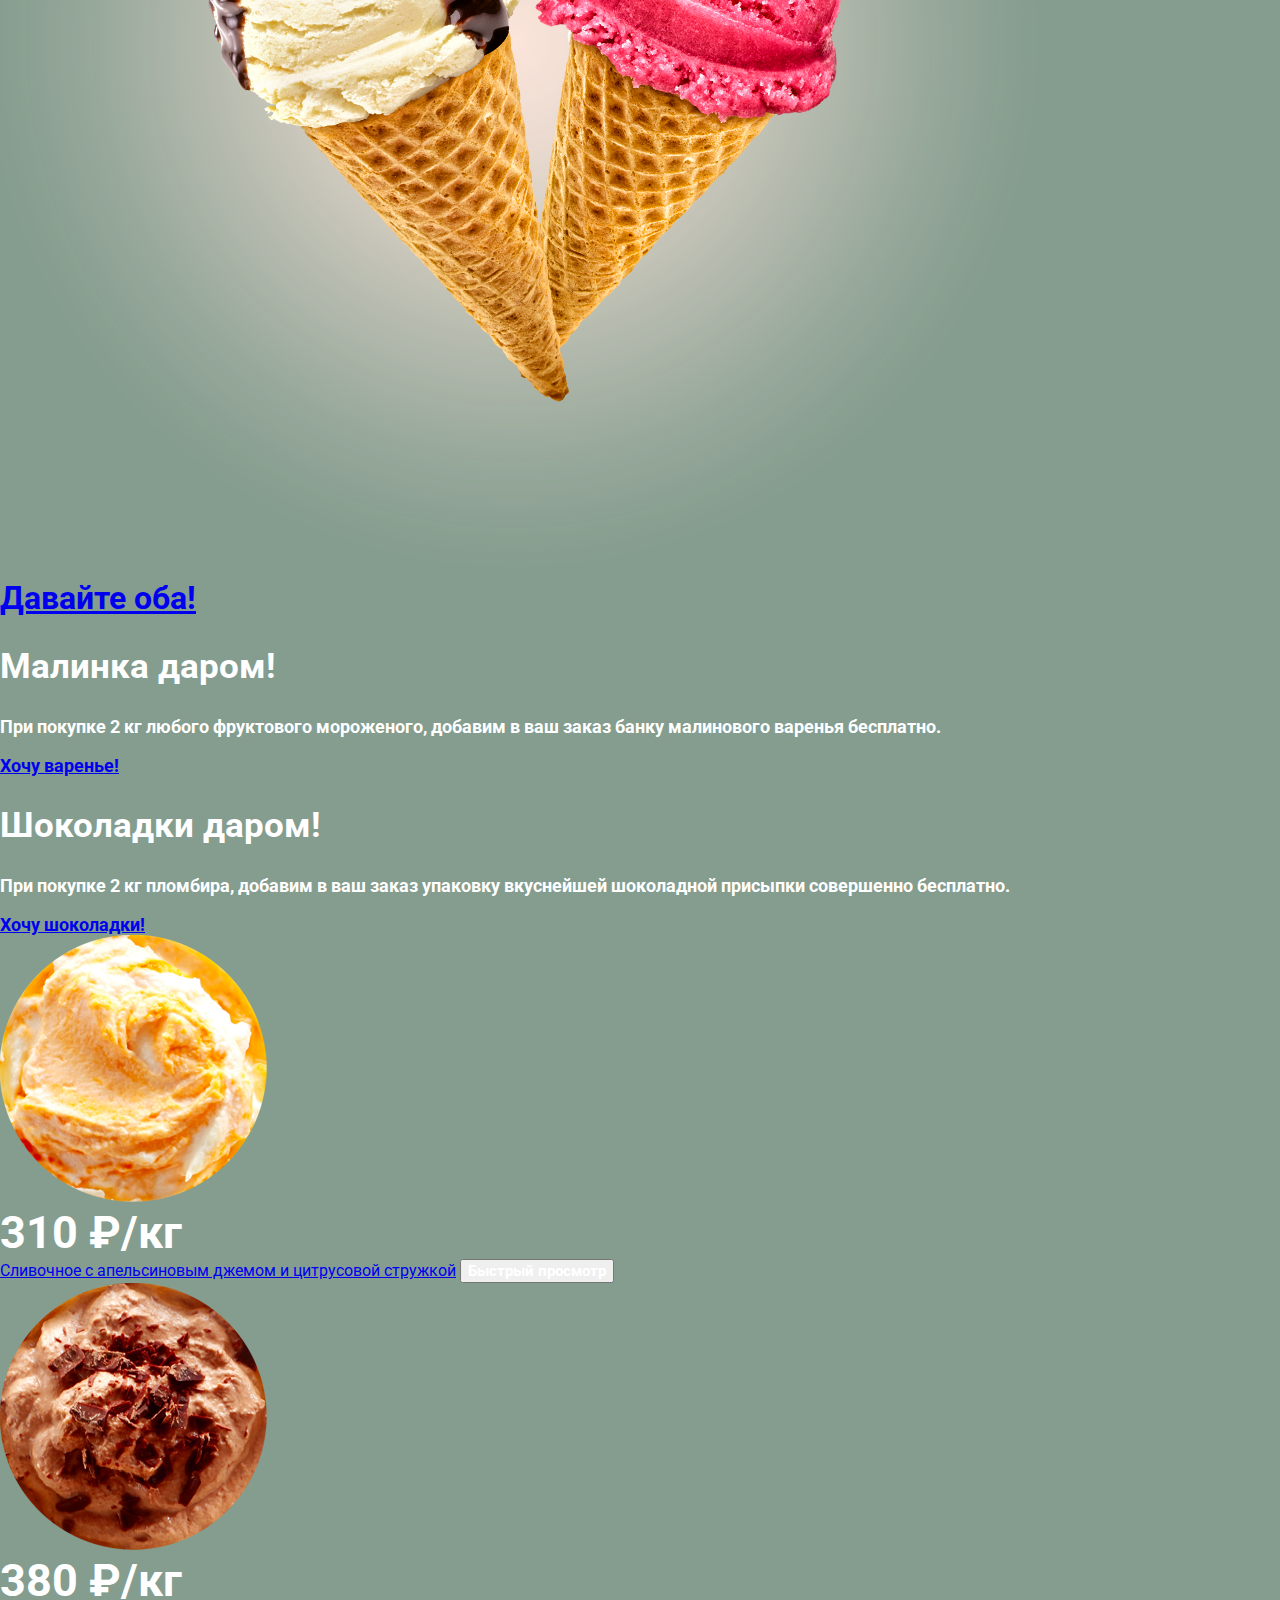
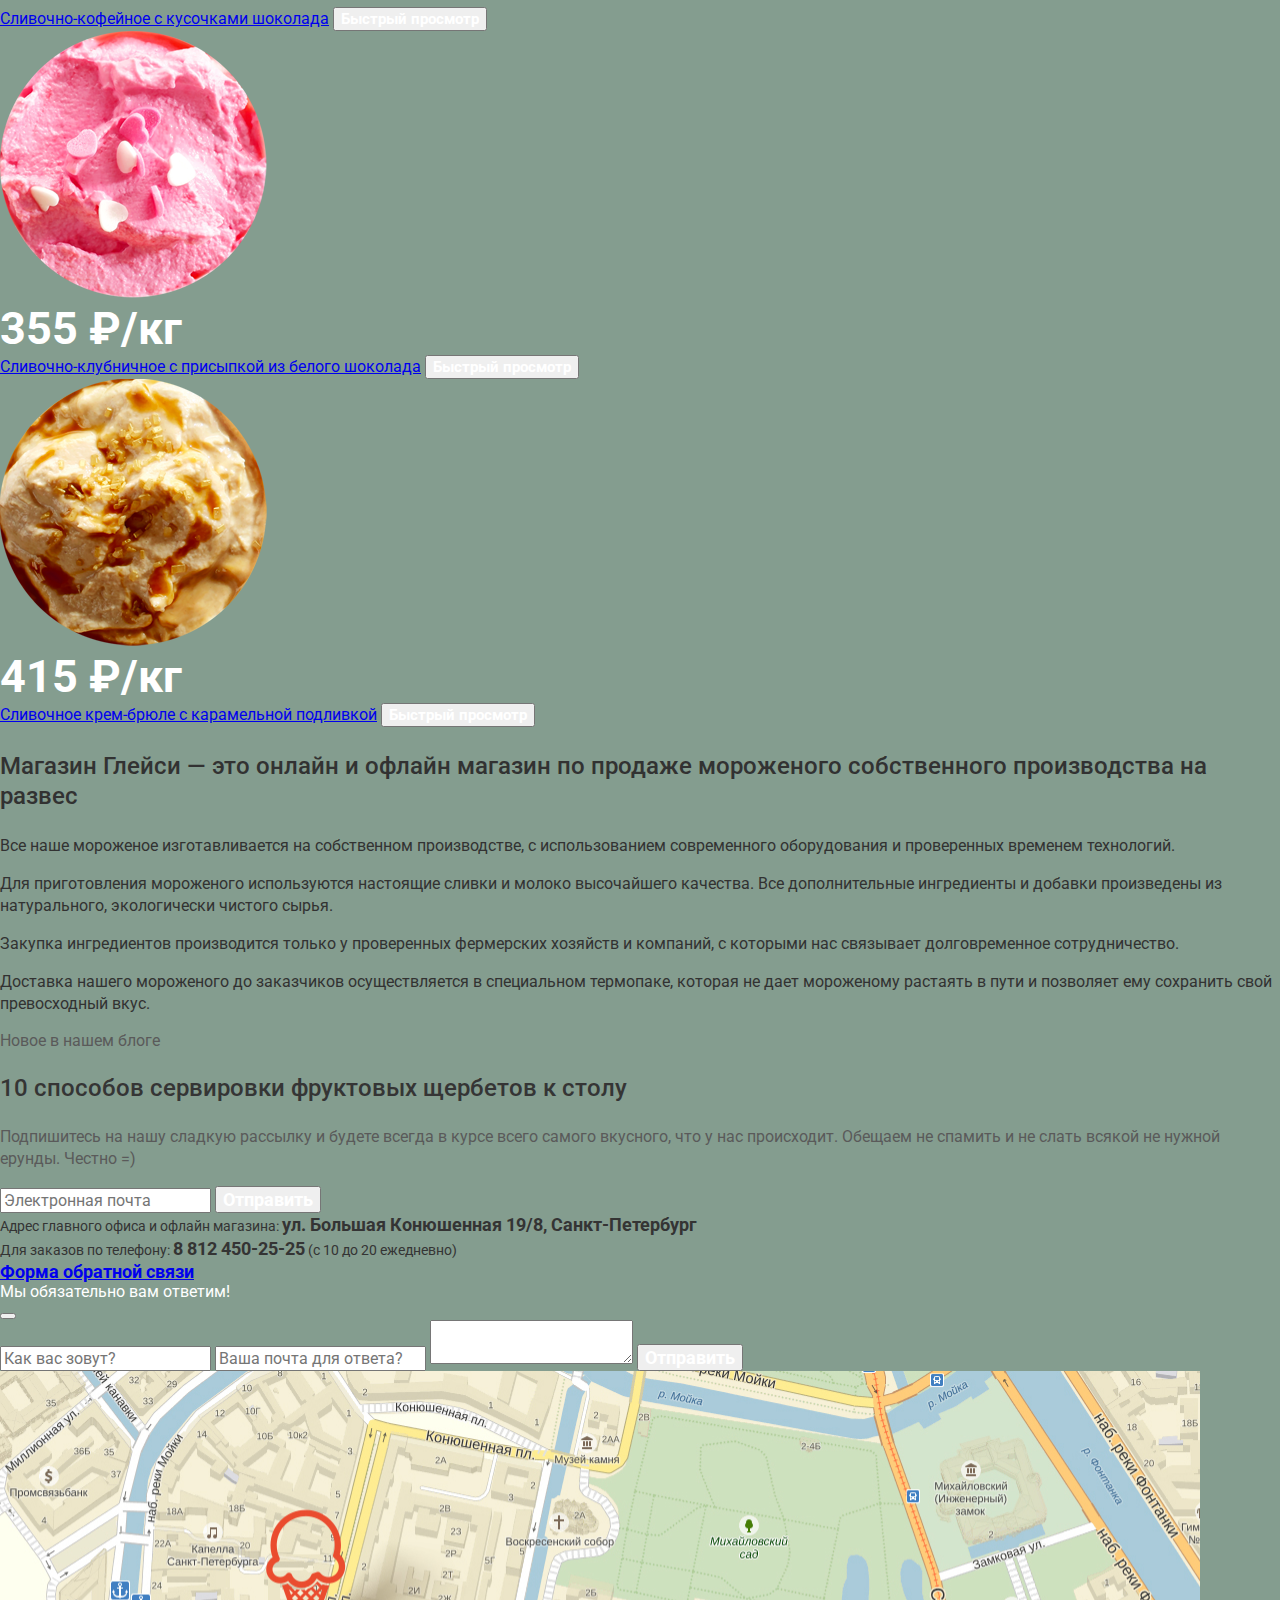
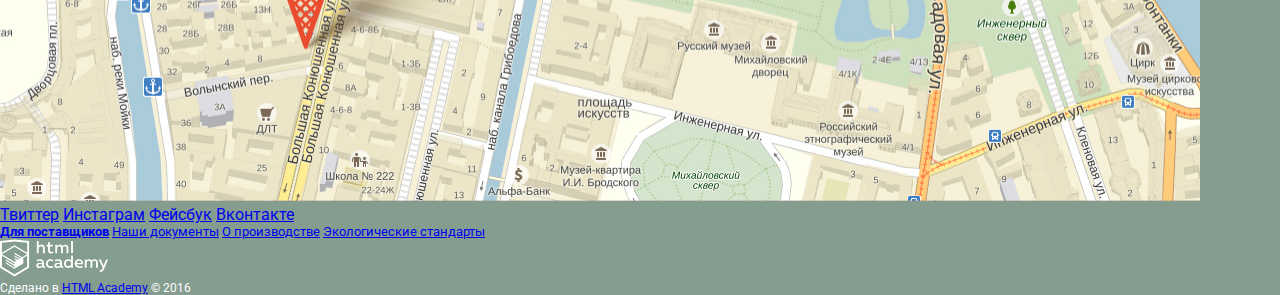
==== commit aae60fa1: "Добавил основные текстовые стили" ====
--- a/index.html
+++ b/index.html
@@ -4,14 +4,16 @@
     <head>
         <meta charset="utf-8">
         <title>Gllacy Shop</title>
-        <link href='https://fonts.googleapis.com/css?family=Roboto:400,500,700&subset=latin,cyrillic' rel='stylesheet' type='text/css'>
+        <link href='https://fonts.googleapis.com/css?family=Roboto:400,500,700,900&subset=latin,cyrillic' rel='stylesheet' type='text/css'>
+        <link href="css/style.css" rel="stylesheet" type="text/css">
+        <link href="css/normalize.css" rel="stylesheet" type="text/css">
     </head>
     
     <body>
         <header class="main-header">
             <div class="container">
                 <div class="header-logo">
-                    <img src="http://placehold.it/154x64" width="154" height="64" alt="Gllacy Shop">
+                    <img src="img/logo.svg" width="154" height="64" alt="Gllacy Shop">
                 </div>
                 <nav class="main-navigation">
                     <ul class="navigation-menu">
@@ -77,7 +79,7 @@
                                     </td>
                                     <td>
                                         <figure>
-                                        <img src="http://placehold.it/33x33" width="33" height="33" alt="Пломбир с апельсиновым джемом">
+                                        <img src="img/ice-miniature-1.png" width="33" height="33" alt="Пломбир с апельсиновым джемом">
                                             <figcaption>
                                             Пломбир с апельсиновым джемом
                                             </figcaption>
@@ -100,7 +102,7 @@
                                     </td>
                                     <td>
                                         <figure>
-                                        <img src="http://placehold.it/33x33" width="33" height="33" alt="Клубничный пломбир с присыпкой из белого шоколада">
+                                        <img src="img/ice-miniature-2.png" width="33" height="33" alt="Клубничный пломбир с присыпкой из белого шоколада">
                                             <figcaption>
                                             Клубничный пломбир с присыпкой из белого шоколада
                                             </figcaption>
@@ -141,15 +143,15 @@
                             <div class="slider-slides">
                                 <div class="slider-slide-1">
                                     <h1 class="title-slider">Крем-брюле и пломбир с малиновым джемом</h1>
-                                    <img src="http://placehold.it/647x584" width="647" height="584" alt="Крем-брюле и пломбир с малиновым джемом">
+                                    <img src="img/slider-1.png" width="1045" height="881" alt="Крем-брюле и пломбир с малиновым джемом">
                                 </div>
                                 <div class="slider-slide-2">
                                     <h1 class="title-slider">Крем-брюле и пломбир с малиновым джемом</h1>
-                                    <img src="http://placehold.it/643x580" width="643" height="580" alt="Шоколадный пломбир и лимонный сорбет ">
+                                    <img src="img/slider-2.png" width="1046" height="845" alt="Шоколадный пломбир и лимонный сорбет ">
                                 </div>
                                 <div class="slider-slide-3">
                                     <h1 class="title-slider">Крем-брюле и пломбир с малиновым джемом</h1>
-                                    <img src="http://placehold.it/643x580" width="637" height="582" alt="Пломбир с помадкой и клубничный щербет">
+                                    <img src="img/slider-3.png" width="1046" height="838" alt="Пломбир с помадкой и клубничный щербет">
                                 </div>
                             </div>                        
                         </div>
@@ -176,7 +178,7 @@
                 <section class="catalog">
                     <div class="catalog-item">
                         <div class="catalog-img">
-                            <img src="http://placehold.it/267x267" width="267" height="267" alt="Сливочное с апельсиновым джемом и цитрусовой стружкой">
+                            <img src="img/item-1.png" width="267" height="267" alt="Сливочное с апельсиновым джемом и цитрусовой стружкой">
                         </div>
                         <div class="catalog-price">
                             310 <span class="catalog-price-rubles">₽</span>/кг
@@ -186,7 +188,7 @@
                     </div>
                     <div class="catalog-item">
                         <div class="catalog-img">
-                            <img src="http://placehold.it/267x267" width="267" height="267" alt="Сливочно-кофейное с кусочками шоколада">
+                            <img src="img/item-2.png" width="267" height="267" alt="Сливочно-кофейное с кусочками шоколада">
                         </div>
                         <div class="catalog-price">
                             380 <span class="catalog-price-rubles">₽</span>/кг
@@ -196,7 +198,7 @@
                     </div>
                     <div class="catalog-item">
                         <div class="catalog-img">
-                            <img src="http://placehold.it/267x267" width="267" height="267" alt="Сливочно-клубничное с присыпкой из белого шоколада">
+                            <img src="img/item-3.png" width="267" height="267" alt="Сливочно-клубничное с присыпкой из белого шоколада">
                         </div>
                         <div class="catalog-price">
                             355 <span class="catalog-price-rubles">₽</span>/кг
@@ -206,7 +208,7 @@
                     </div>
                     <div class="catalog-item">
                         <div class="catalog-img">
-                            <img src="http://placehold.it/267x267" width="267" height="267" alt="Сливочное крем-брюле с карамельной подливкой">
+                            <img src="img/item-4.png" width="267" height="267" alt="Сливочное крем-брюле с карамельной подливкой">
                         </div>
                         <div class="catalog-price">
                             415 <span class="catalog-price-rubles">₽</span>/кг
@@ -218,19 +220,19 @@
                 <section class="qualities">
                     <h3 class="qualities-title">Магазин Глейси  — это онлайн и офлайн магазин по продаже мороженого собственного производства на развес</h3>
                     <div class="main-content-left">
-                        <div class="quality-ice">
+                        <div class="quality-text quality-ice">
                             <p>Все наше мороженое изготавливается на собственном производстве, с использованием современного оборудования и проверенных временем технологий.</p>
                         </div>
                         
-                        <div class="quality-leaf">
+                        <div class="quality-text quality-leaf">
                             <p>Для приготовления мороженого используются настоящие сливки и молоко высочайшего качества. Все дополнительные ингредиенты и добавки произведены из натурального, экологически чистого сырья.</p>
                         </div>
                     </div>
                     <div class="main-content-right">
-                        <div class="quality-cow">
+                        <div class="quality-text quality-cow">
                             <p>Закупка ингредиентов  производится только у проверенных фермерских хозяйств и компаний, с которыми нас связывает долговременное сотрудничество.</p>
                         </div>
-                        <div class="quality-thermometer">
+                        <div class="quality-text quality-thermometer">
                             <p>Доставка нашего мороженого до заказчиков осуществляется в специальном термопаке, которая не дает мороженому растаять в пути и позволяет ему сохранить свой превосходный вкус.</p>
                         </div>
                     </div>
@@ -280,7 +282,7 @@
                         </div>
                     </div>
                 </div>
-                <img src="http://placehold.it/1200x430" width="1200" height="430" alt="Карта">
+                <img src="img/map.jpg" width="1200" height="430" alt="Карта">
             </section>
             <footer class="main-footer">
                 <div class="container">
@@ -298,9 +300,9 @@
                     </section>
                     <section class="footer-copyright">
                         <div class="footer-logo">
-                            <img src="http://placehold.it/108x38" width="108" height="38" alt="HTML Academy">
-                        </div>
-                        <div class="footer-links">
+                            <img src="img/logo-htmlacademy.svg" width="108" height="38" alt="HTML Academy">
+                        </div>
+                        <div class="footer-links-copyright">
                         Сделано в <a href="#">HTML Academy</a> © 2016
                         </div>
                     </section>
--- a/css/style.css
+++ b/css/style.css
@@ -0,0 +1,199 @@
+body {
+    font-family: "Roboto", "Arial", sans-serif;
+    line-height: normal; 
+    color: #fff;
+    background: #849d8f;
+}
+
+
+
+
+/* Text styles */
+
+
+.navigation-menu {
+    font-size: 16px;
+    font-weight: 700;
+}
+
+.navigation-menu-dropdown {
+    font-size: 14px;
+    color: #343434;
+    font-weight: 400;
+}
+
+.navigation-menu-dropdown .navigation-menu-special {
+    font-weight: 700;
+}
+
+.authorization-title {
+    font-size: 14px;
+    font-weight: 500;
+}
+
+.hours-header {
+    font-size: 14px;
+    font-weight: 700;
+}
+
+.phone-header {
+    font-size: 22px;
+    font-weight: 900;
+}
+
+.title-slider {
+    font-size: 60px;
+    line-height: 60px; 
+    font-weight: 900;
+}
+
+.promo-banner-title {
+    font-size: 35px;
+    font-weight: 700;
+}
+
+.promo-banner-text {
+    font-size: 18px;
+    font-weight: 700;
+}
+
+.catalog-price {
+    font-size: 45px;
+    font-weight: 700;
+}
+
+.catalog-name {
+    font-size: 16px;
+    line-height: 22px;
+    font-weight: 400;
+}
+
+.qualities-title {
+    font-size: 24px;
+    line-height: 30px;
+    color: #323232;
+    font-weight: 500;
+}
+
+.quality-text {
+    font-size: 16px;
+    line-height: 22px;
+    color: #323232;
+    font-weight: 400;
+}
+
+.blog-banner-new {
+    font-size: 16px;
+    color: #5a5a5a;
+    font-weight: 400;
+}
+
+.blog-banner-title {
+    font-size: 24px;
+    color: #353535;
+    font-weight: 500;
+}
+
+.newsletter-banner-text {
+    font-size: 16px;
+    line-height: 22px;
+    color: #5a5a5a;
+    font-weight: 400;    
+}
+
+.contacts-block-office {
+    font-size: 14px;
+    line-height: 20px;
+    color: #343434;
+    font-weight: 400;    
+}
+
+.contacts-block-office b {
+    font-size: 18px;
+    line-height: 24px;
+    color: #343434;
+    font-weight: 700;    
+}
+
+.contacts-block-phone {
+    font-size: 14px;
+    line-height: 20px;
+    color: #343434;
+    font-weight: 400;    
+}
+
+.contacts-block-phone b {
+    font-size: 18px;
+    line-height: 24px;
+    color: #343434;
+    font-weight: 700;    
+}
+
+.footer-links {
+    font-size: 13px;
+    font-weight: 400;    
+}
+
+.footer-links-special {
+    font-size: 13px;
+    font-weight: 700;    
+}
+
+.footer-links-copyright {
+    font-size: 12px;
+    font-weight: 400;    
+}   
+
+.catalog-breadcrumbs {
+    font-size: 14px;
+    font-weight: 400;
+}
+
+.catalog-title {
+    font-size: 35px;
+    line-height: 30px;
+    font-weight: 700;
+}
+
+.catalog-filter-title {
+    font-size: 14px;
+    font-weight: 500;
+}   
+
+.catalog-filter-select {
+    font-size: 16px;
+    font-weight: 500;
+}
+
+.pagination-btn {
+    font-size: 16px;
+    font-weight: 500;
+}
+
+.medium-btn {
+    font-size: 16px;
+    font-weight: 500;
+}
+
+.big-btn {
+    font-size: 32px;
+    font-weight: 700;
+}
+
+.medium-btn {
+    font-size: 18px;
+    font-weight: 700;
+}
+
+.small-btn {
+    font-size: 15px;
+    font-weight: 700;
+}
+
+
+
+
+/* Control styles */
+
+
+/* Link styles */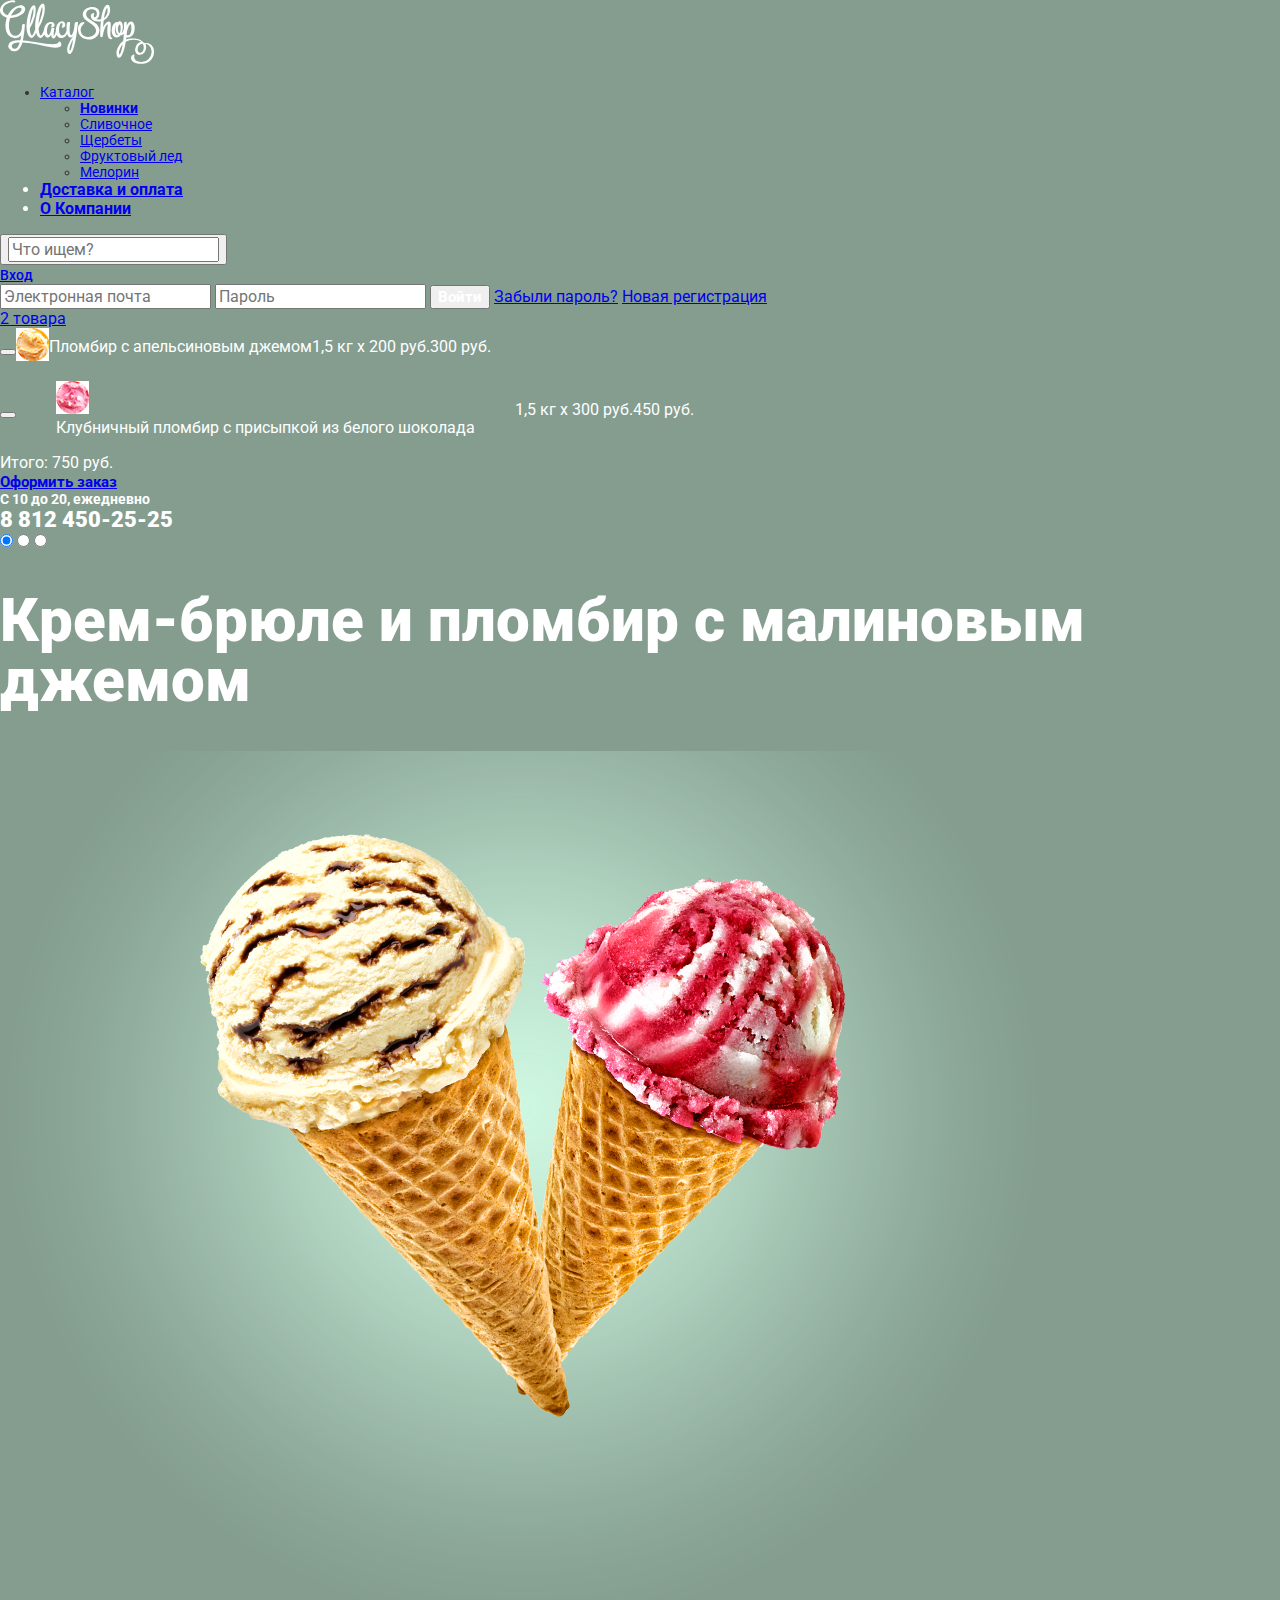
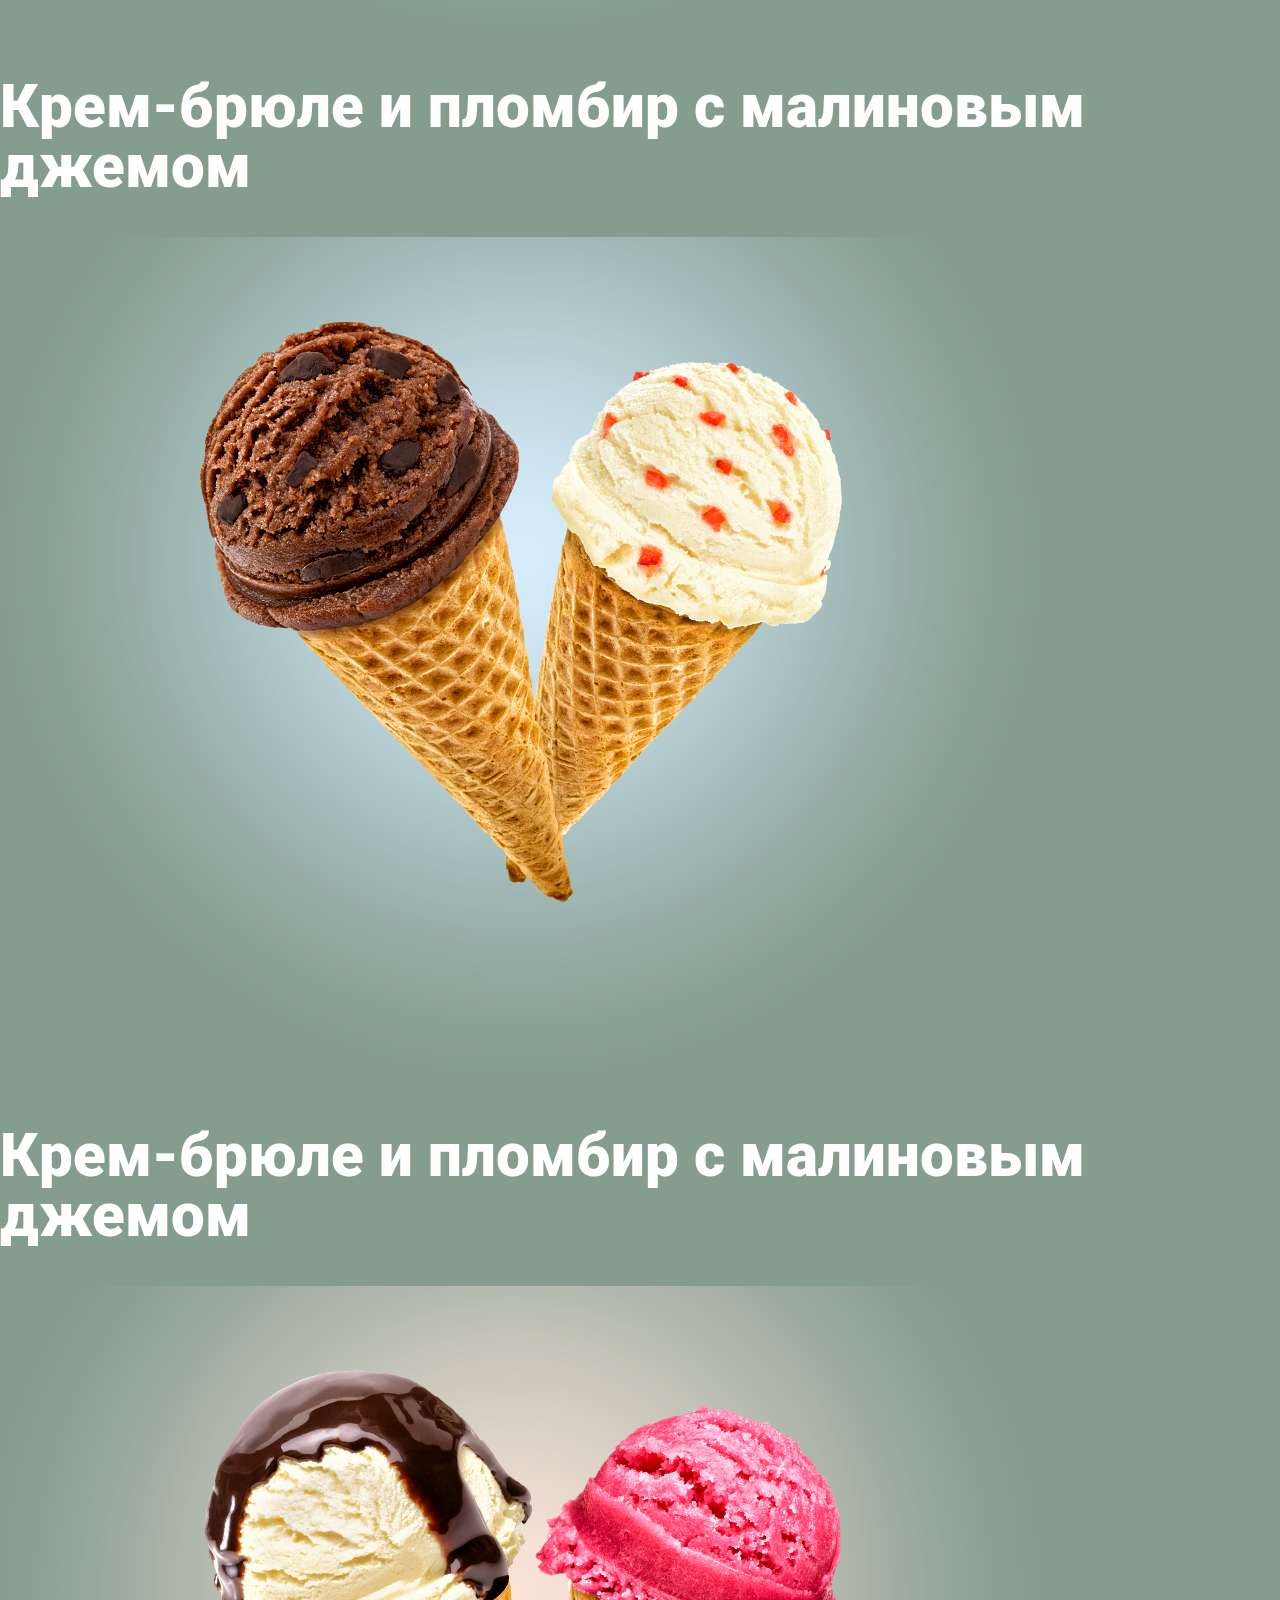
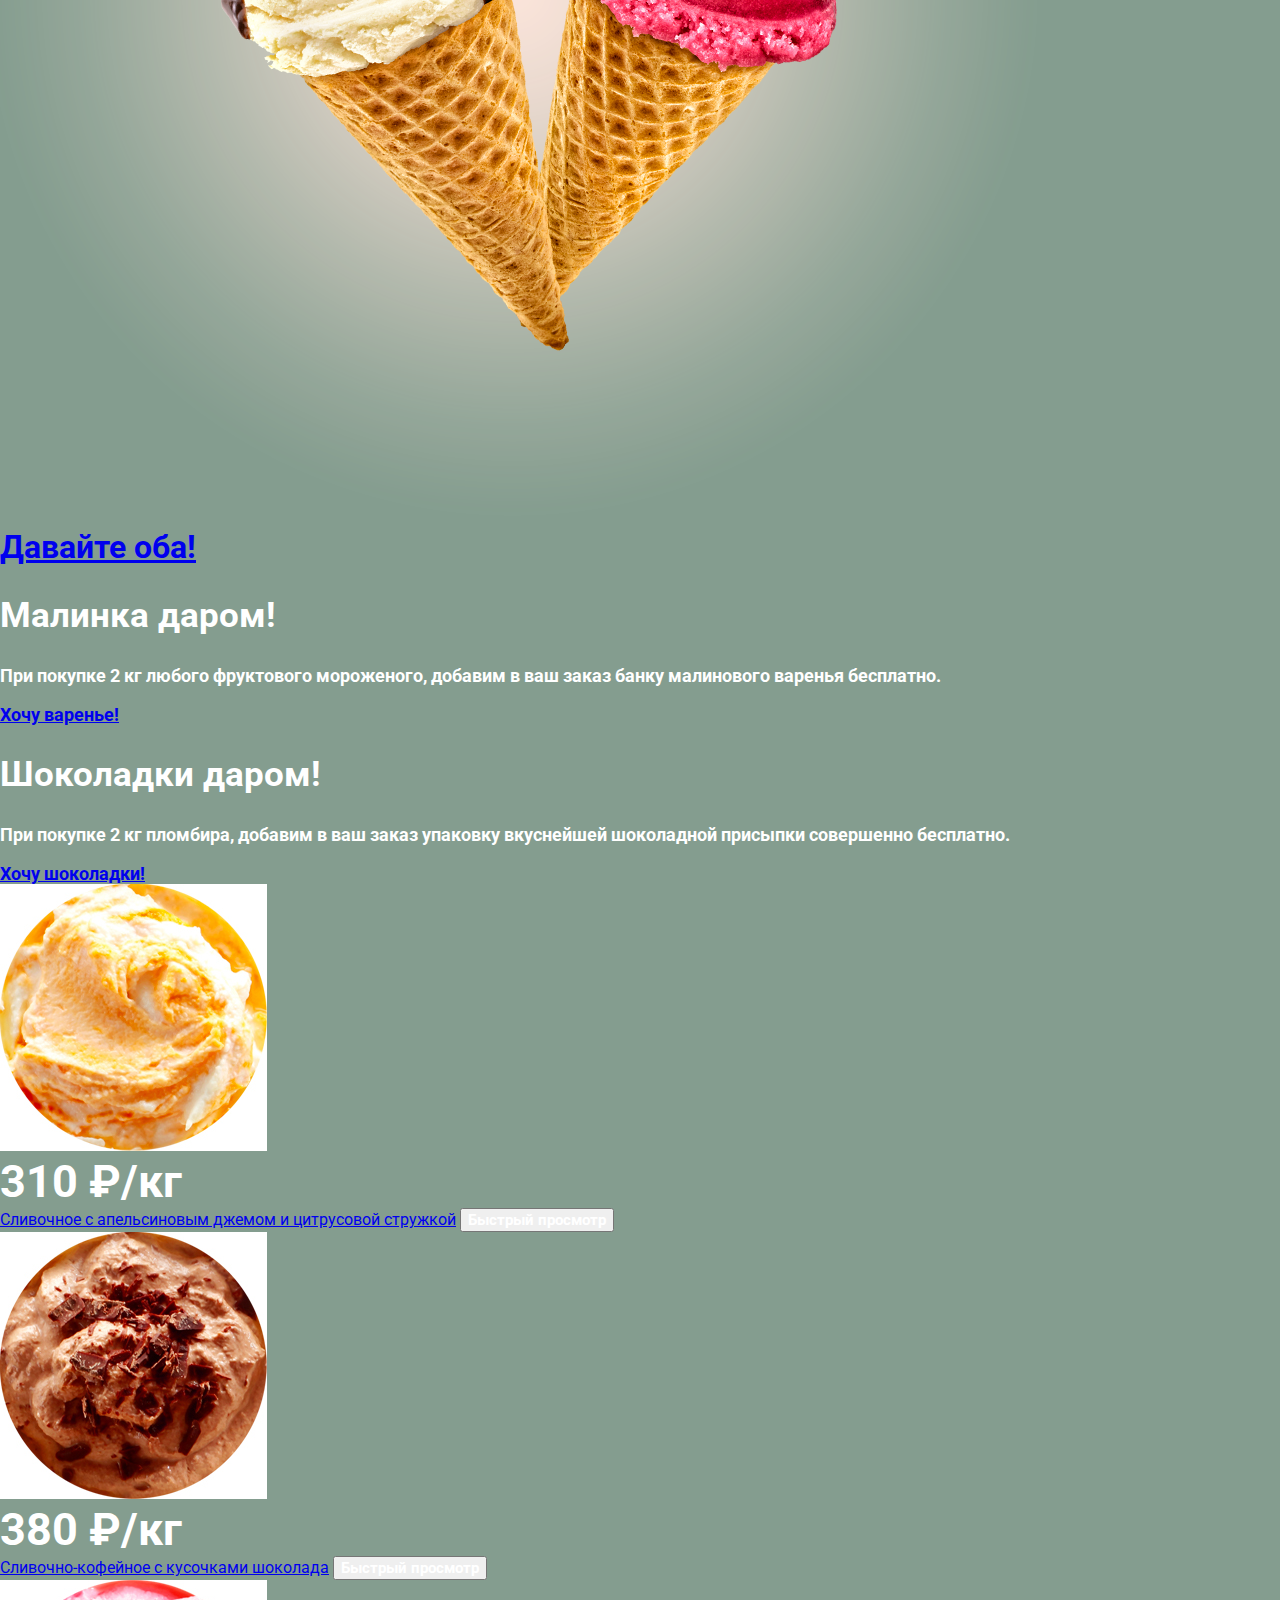
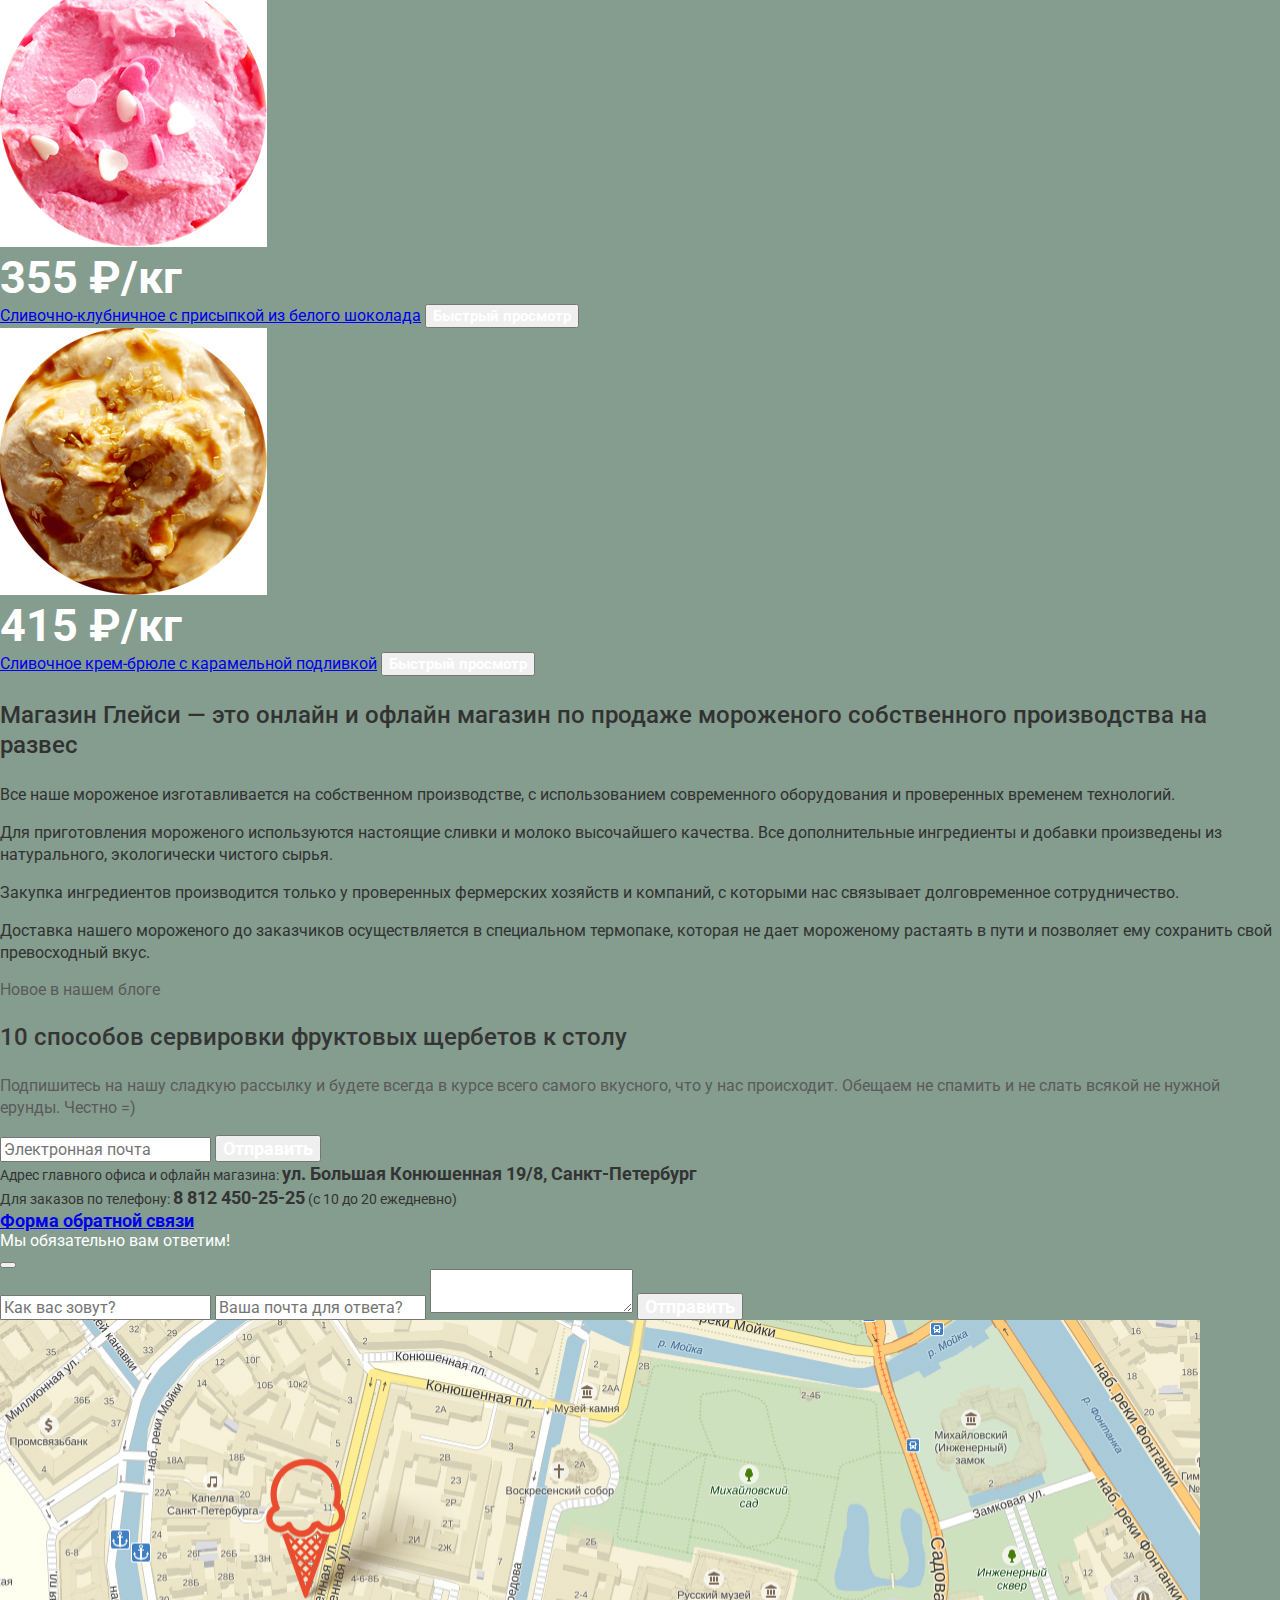
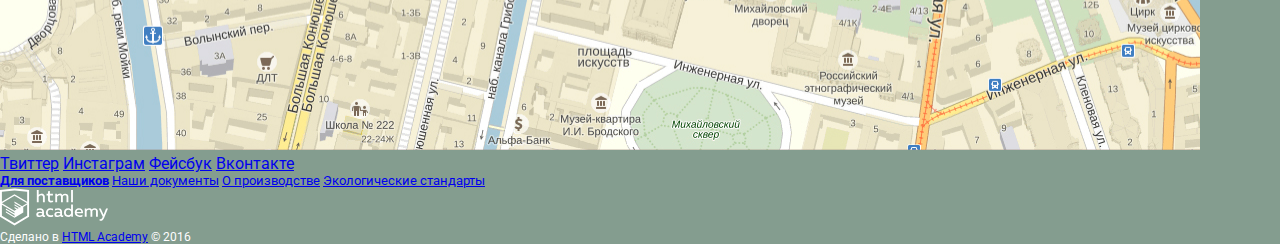
==== commit 1a570507: "Внес правки в шапку, обновил изображения" ====
--- a/index.html
+++ b/index.html
@@ -46,13 +46,15 @@
                     </ul>
                 </nav>
                 <div class="search">
-                    <button class="search-btn" type="submit">
-                        <div class="search-form">
-                            <form action="#" method="get">
-                                <input type="search" placeholder="Что ищем?">
-                            </form>
-                        </div>
-                    </button>
+                    <form action="#" method="get">
+                        <button class="search-btn" type="submit">
+                            <div class="search-form">
+
+                            <input type="search" placeholder="Что ищем?">
+
+                            </div>
+                        </button>
+                    </form>
                 </div>               
                 <div class="authorization">
                     <a class="authorization-title" href="#">Вход</a>
@@ -78,12 +80,10 @@
                                         <button class="cart-item-delete"></button>
                                     </td>
                                     <td>
-                                        <figure>
-                                        <img src="img/ice-miniature-1.png" width="33" height="33" alt="Пломбир с апельсиновым джемом">
-                                            <figcaption>
-                                            Пломбир с апельсиновым джемом
-                                            </figcaption>
-                                        </figure>
+                                        <img src="img/ice-miniature-1.jpg" width="33" height="33" alt="Пломбир с апельсиновым джемом">
+                                    </td>
+                                    <td>
+                                        Пломбир с апельсиновым джемом
                                     </td>
                                     <td>
                                         1,5 кг <span class="cart-item-weight-gray">х 200 руб.</span>
@@ -102,7 +102,7 @@
                                     </td>
                                     <td>
                                         <figure>
-                                        <img src="img/ice-miniature-2.png" width="33" height="33" alt="Клубничный пломбир с присыпкой из белого шоколада">
+                                        <img src="img/ice-miniature-2.jpg" width="33" height="33" alt="Клубничный пломбир с присыпкой из белого шоколада">
                                             <figcaption>
                                             Клубничный пломбир с присыпкой из белого шоколада
                                             </figcaption>
@@ -178,7 +178,7 @@
                 <section class="catalog">
                     <div class="catalog-item">
                         <div class="catalog-img">
-                            <img src="img/item-1.png" width="267" height="267" alt="Сливочное с апельсиновым джемом и цитрусовой стружкой">
+                            <img src="img/item-1.jpg" width="267" height="267" alt="Сливочное с апельсиновым джемом и цитрусовой стружкой">
                         </div>
                         <div class="catalog-price">
                             310 <span class="catalog-price-rubles">₽</span>/кг
@@ -188,7 +188,7 @@
                     </div>
                     <div class="catalog-item">
                         <div class="catalog-img">
-                            <img src="img/item-2.png" width="267" height="267" alt="Сливочно-кофейное с кусочками шоколада">
+                            <img src="img/item-2.jpg" width="267" height="267" alt="Сливочно-кофейное с кусочками шоколада">
                         </div>
                         <div class="catalog-price">
                             380 <span class="catalog-price-rubles">₽</span>/кг
@@ -198,7 +198,7 @@
                     </div>
                     <div class="catalog-item">
                         <div class="catalog-img">
-                            <img src="img/item-3.png" width="267" height="267" alt="Сливочно-клубничное с присыпкой из белого шоколада">
+                            <img src="img/item-3.jpg" width="267" height="267" alt="Сливочно-клубничное с присыпкой из белого шоколада">
                         </div>
                         <div class="catalog-price">
                             355 <span class="catalog-price-rubles">₽</span>/кг
@@ -208,7 +208,7 @@
                     </div>
                     <div class="catalog-item">
                         <div class="catalog-img">
-                            <img src="img/item-4.png" width="267" height="267" alt="Сливочное крем-брюле с карамельной подливкой">
+                            <img src="img/item-4.jpg" width="267" height="267" alt="Сливочное крем-брюле с карамельной подливкой">
                         </div>
                         <div class="catalog-price">
                             415 <span class="catalog-price-rubles">₽</span>/кг
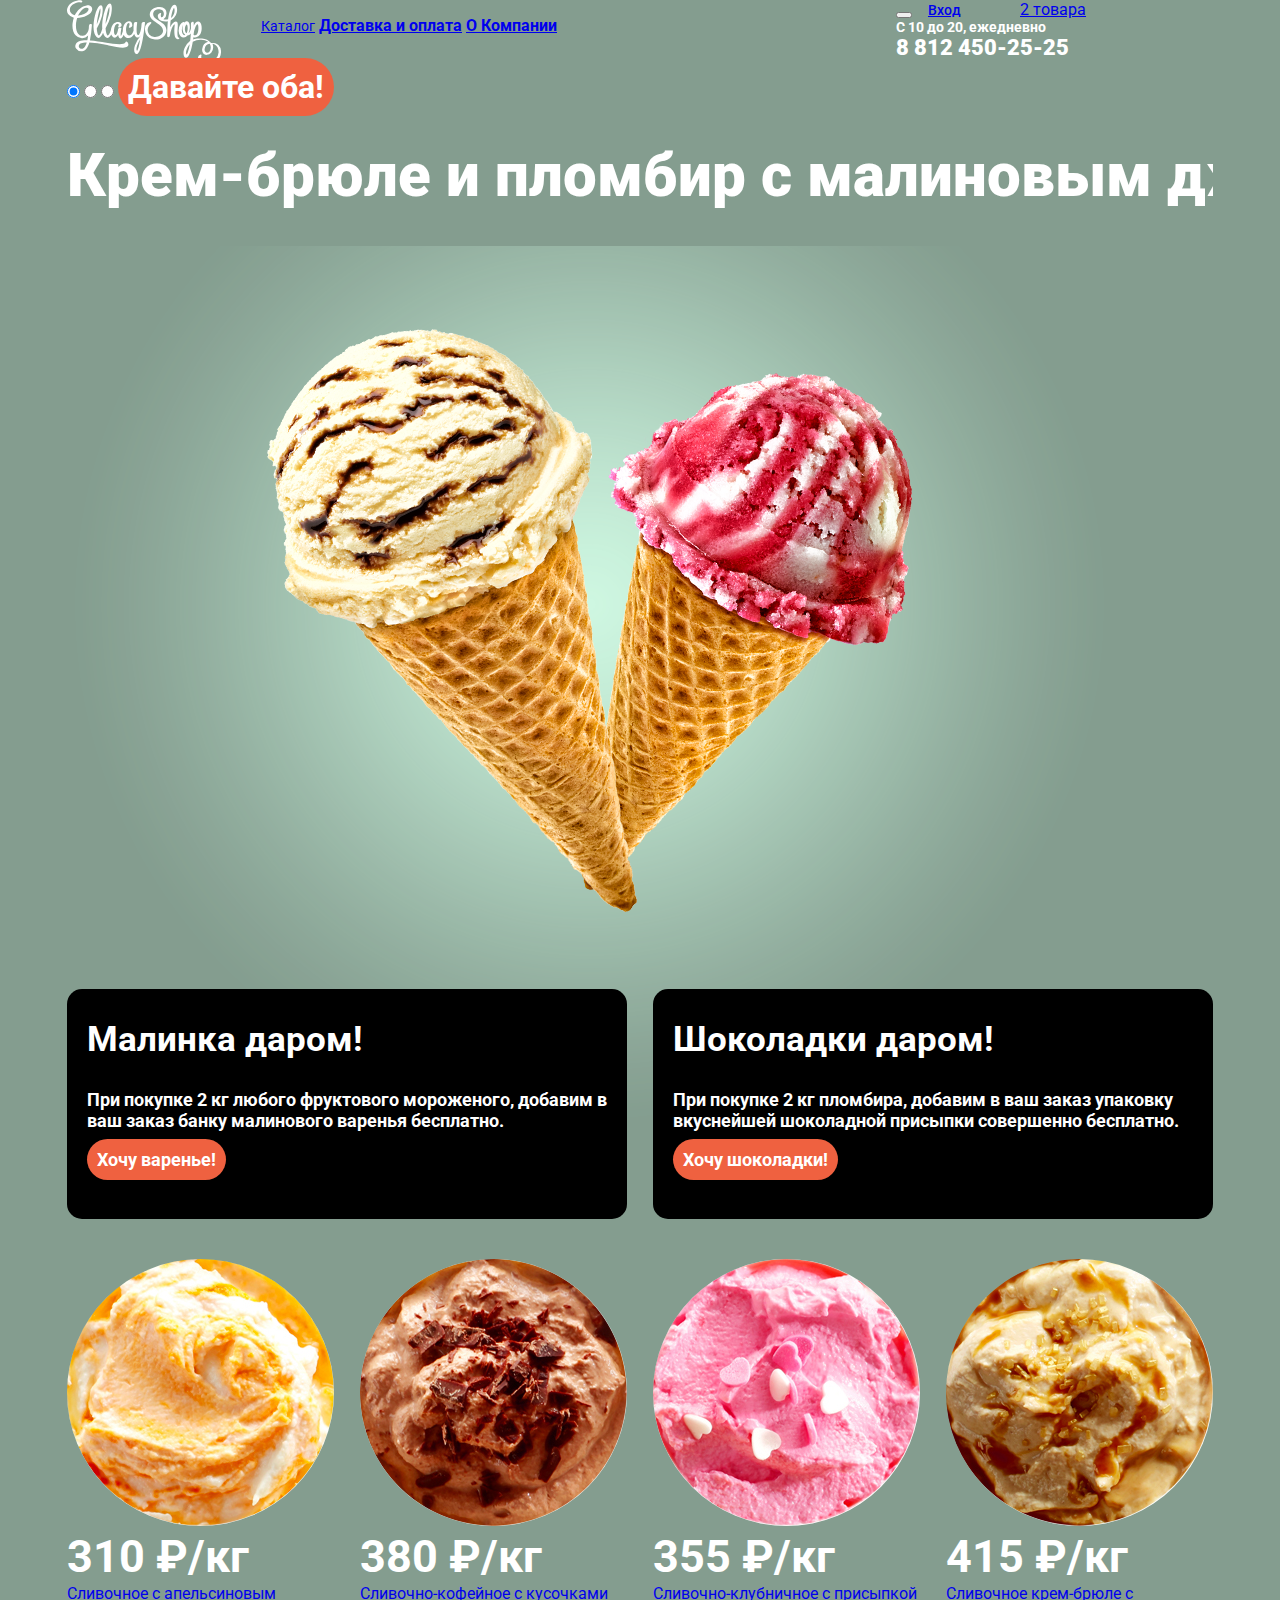
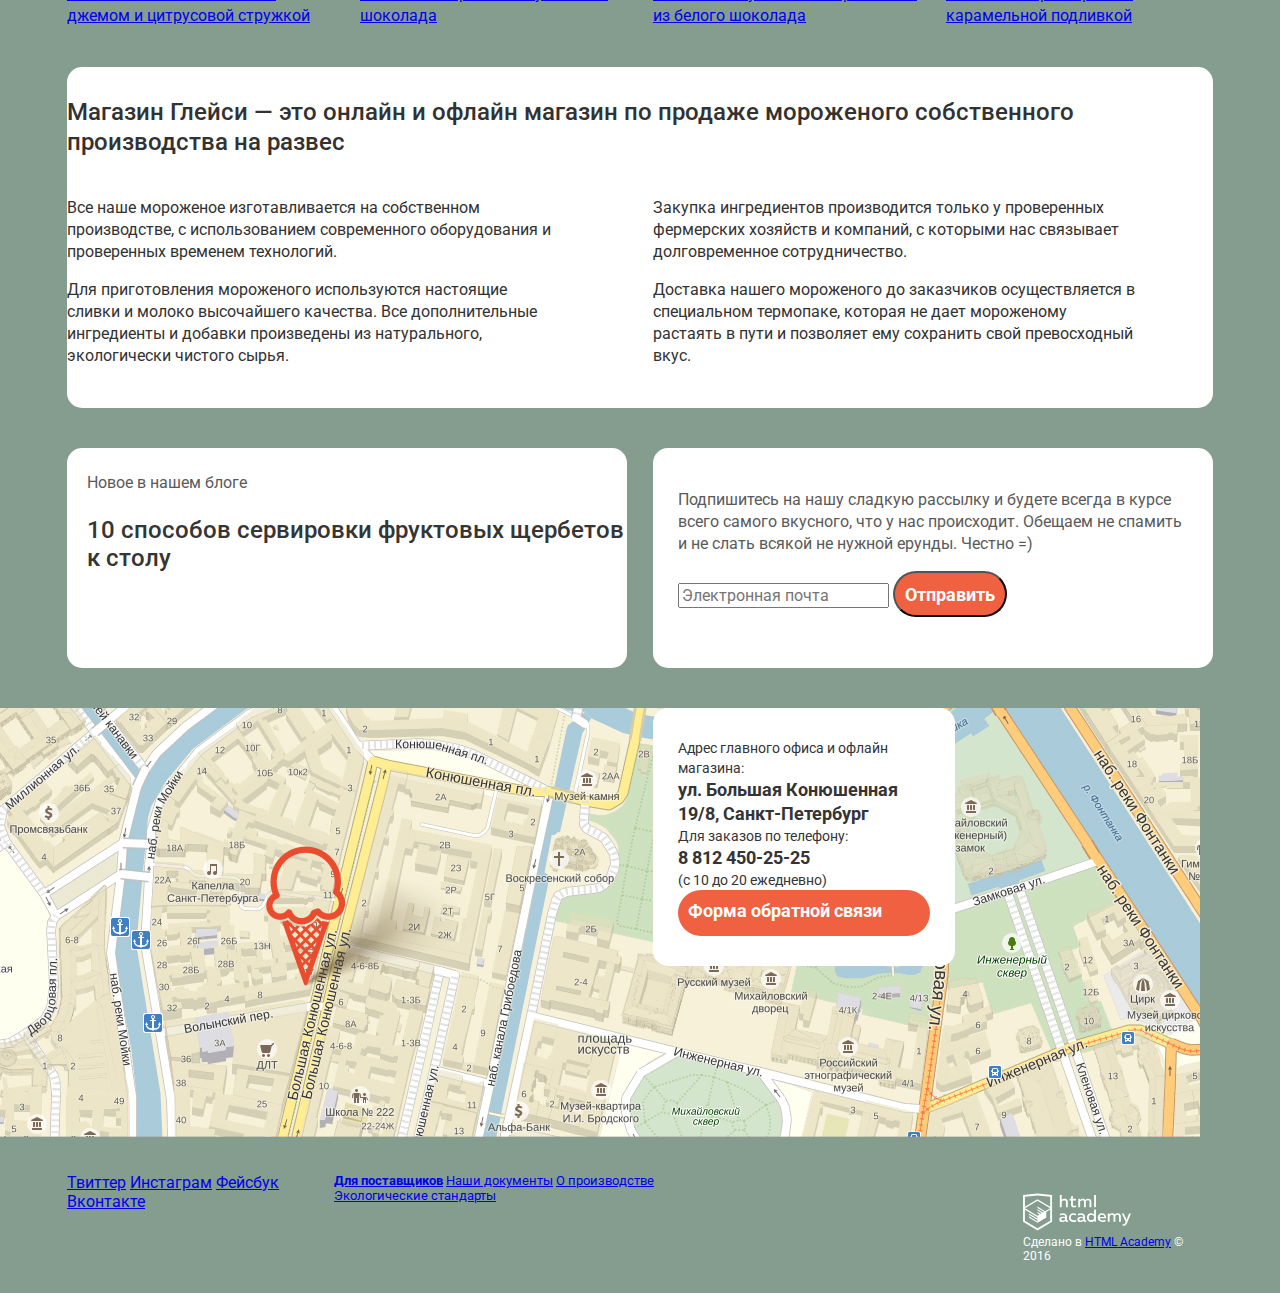
==== commit 40fcfa29: "Сделал сетку" ====
--- a/index.html
+++ b/index.html
@@ -11,7 +11,7 @@
     
     <body>
         <header class="main-header">
-            <div class="container">
+            <div class="container clearfix">
                 <div class="header-logo">
                     <img src="img/logo.svg" width="154" height="64" alt="Gllacy Shop">
                 </div>
@@ -134,48 +134,51 @@
                         <input type="radio" id="slider-btn-1" name="toggle" checked>
                         <input type="radio" id="slider-btn-2" name="toggle">
                         <input type="radio" id="slider-btn-3" name="toggle">
-                        <div class="slider-btn">
                             <label for="slider-btn-1"></label>
                             <label for="slider-btn-2"></label>
                             <label for="slider-btn-3"></label>
-                        </div>                    
+                        </div>        
+                        <a class="btn primary-btn big-btn" href="#">Давайте оба!</a>            
                         <div class="slider-content">
                             <div class="slider-slides">
                                 <div class="slider-slide-1">
                                     <h1 class="title-slider">Крем-брюле и пломбир с малиновым джемом</h1>
                                     <img src="img/slider-1.png" width="1045" height="881" alt="Крем-брюле и пломбир с малиновым джемом">
+                                    
                                 </div>
                                 <div class="slider-slide-2">
-                                    <h1 class="title-slider">Крем-брюле и пломбир с малиновым джемом</h1>
+                                    <h1 class="title-slider">Шоколадный пломбир и лимонный сорбет</h1>
                                     <img src="img/slider-2.png" width="1046" height="845" alt="Шоколадный пломбир и лимонный сорбет ">
                                 </div>
                                 <div class="slider-slide-3">
-                                    <h1 class="title-slider">Крем-брюле и пломбир с малиновым джемом</h1>
+                                    <h1 class="title-slider">Пломбир с помадкой и клубничный щербет</h1>
                                     <img src="img/slider-3.png" width="1046" height="838" alt="Пломбир с помадкой и клубничный щербет">
                                 </div>
-                            </div>                        
-                        </div>
-                    <a class="btn primary-btn big-btn" href="#">Давайте оба!</a>
-                </section>
-                <div class="main-content-left">
-                    <section class="promo-banner">
-                        <div class="promo-raspberries">
-                            <h2 class="promo-banner-title">Малинка даром!</h2>
-                            <p class="promo-banner-text">При покупке 2 кг любого фруктового мороженого, добавим в ваш заказ банку малинового варенья бесплатно.</p>
-                            <a class="btn primary-btn medium-btn" href="#">Хочу варенье!</a>
-                        </div>
-                    </section>
-                </div>
-                <div class="main-content-right">
-                    <section class="promo-banner">
-                        <div class="promo-chocolate">
-                            <h2 class="promo-banner-title">Шоколадки даром!</h2>
-                            <p class="promo-banner-text">При покупке 2 кг пломбира, добавим в ваш заказ упаковку вкуснейшей шоколадной присыпки совершенно бесплатно.</p>
-                            <a class="btn primary-btn medium-btn" href="#">Хочу шоколадки!</a>
-                        </div>
-                    </section>
-                </div>
-                <section class="catalog">
+                            </div>
+                            <div class="slider-btn">                        
+                        </div>
+                </section>
+                <section class="promo clearfix">
+                    <div class="main-content-left">
+                        <div class="promo-banner">
+                            <div class="promo-raspberries">
+                                <h2 class="promo-banner-title">Малинка даром!</h2>
+                                <p class="promo-banner-text">При покупке 2 кг любого фруктового мороженого, добавим в ваш заказ банку малинового варенья бесплатно.</p>
+                                <a class="btn primary-btn medium-btn" href="#">Хочу варенье!</a>
+                            </div>
+                        </div>
+                    </div>
+                    <div class="main-content-right">
+                        <div class="promo-banner">
+                            <div class="promo-chocolate">
+                                <h2 class="promo-banner-title">Шоколадки даром!</h2>
+                                <p class="promo-banner-text">При покупке 2 кг пломбира, добавим в ваш заказ упаковку вкуснейшей шоколадной присыпки совершенно бесплатно.</p>
+                                <a class="btn primary-btn medium-btn" href="#">Хочу шоколадки!</a>
+                            </div>
+                        </div>
+                    </div>
+                </section>
+                <section class="catalog clearfix">
                     <div class="catalog-item">
                         <div class="catalog-img">
                             <img src="img/item-1.jpg" width="267" height="267" alt="Сливочное с апельсиновым джемом и цитрусовой стружкой">
@@ -217,7 +220,7 @@
                         <button class="btn primary-btn small-btn">Быстрый просмотр</button>
                     </div>
                 </section>
-                <section class="qualities">
+                <section class="qualities clearfix">
                     <h3 class="qualities-title">Магазин Глейси  — это онлайн и офлайн магазин по продаже мороженого собственного производства на развес</h3>
                     <div class="main-content-left">
                         <div class="quality-text quality-ice">
@@ -237,21 +240,23 @@
                         </div>
                     </div>
                 </section>
-                <div class="main-content-left">
-                    <section class="blog-banner">
-                        <div class="blog-banner-new">Новое в нашем блоге</div>
-                        <h3 class="blog-banner-title">10 способов сервировки фруктовых щербетов к столу</h3>
-                    </section>    
-                </div>
-                <div class="main-content-right">
-                    <section class="newsletter-banner">
-                        <p class="newsletter-banner-text">Подпишитесь на нашу сладкую рассылку и будете всегда в курсе всего самого вкусного, что у нас происходит. Обещаем не спамить и не слать всякой не нужной ерунды. Честно =)</p>
-                        <form>
-                            <input type="text" placeholder="Электронная почта">
-                            <input class="btn primary-btn medium-btn" type="submit" value="Отправить">
-                        </form>
-                    </section> 
-                </div>
+                <section class="banner clearfix">
+                    <div class="main-content-left">
+                        <div class="blog-banner">
+                            <div class="blog-banner-new">Новое в нашем блоге</div>
+                            <h3 class="blog-banner-title">10 способов сервировки фруктовых щербетов к столу</h3>
+                        </div>    
+                    </div>
+                    <div class="main-content-right">
+                        <div class="newsletter-banner">
+                            <p class="newsletter-banner-text">Подпишитесь на нашу сладкую рассылку и будете всегда в курсе всего самого вкусного, что у нас происходит. Обещаем не спамить и не слать всякой не нужной ерунды. Честно =)</p>
+                            <form>
+                                <input type="text" placeholder="Электронная почта">
+                                <input class="btn primary-btn medium-btn" type="submit" value="Отправить">
+                            </form>
+                        </div> 
+                    </div>
+                </section>
             </main>
             <section class="main-map">
                 <div class="container">
@@ -267,25 +272,24 @@
                                 (с 10 до 20 ежедневно)
                             </div>
                             <a class="btn primary-btn medium-btn" href="#">Форма обратной связи</a>
-                                <div class="feedback-form">
-                                    <div class="feedback-form-title">
-                                        Мы обязательно вам ответим!
-                                    </div>
-                                    <button class="feedback-form-close"></button>
-                                    <form action="#" method="post">
-                                        <input type="text" placeholder="Как вас зовут?">
-                                        <input type="email" placeholder="Ваша почта для ответа?">
-                                        <textarea>Напишите что-нибудь...</textarea>
-                                        <input class="btn primary-btn medium-btn" type="submit" value="Отправить">
-                                    </form>
-                                </div>
-                        </div>
-                    </div>
-                </div>
-                <img src="img/map.jpg" width="1200" height="430" alt="Карта">
+                        </div>
+                        <div class="feedback-form">
+                            <div class="feedback-form-title">
+                                Мы обязательно вам ответим!
+                            </div>
+                            <button class="feedback-form-close"></button>
+                            <form action="#" method="post">
+                                <input type="text" placeholder="Как вас зовут?">
+                                <input type="email" placeholder="Ваша почта для ответа?">
+                                <textarea>Напишите что-нибудь...</textarea>
+                                <input class="btn primary-btn medium-btn" type="submit" value="Отправить">
+                            </form>
+                        </div>
+                    </div>
+                </div>
             </section>
             <footer class="main-footer">
-                <div class="container">
+                <div class="container clearfix">
                     <section class="footer-social">
                         <a class="social-btn twitter-btn" href="#">Твиттер</a>
                         <a class="social-btn instagram-btn" href="#">Инстаграм</a>
--- a/css/style.css
+++ b/css/style.css
@@ -5,6 +5,10 @@
     background: #849d8f;
 }
 
+* {
+    box-sizing: border-box;
+}
+
 
 
 
@@ -193,7 +197,303 @@
 
 
 
-/* Control styles */
-
-
-/* Link styles */+/* Grid */
+
+
+.clearfix::after {
+    content: "";
+    display: table;
+    clear: both;
+}
+
+.container {
+    width: 1200px;
+    padding: 0 27px; 
+    margin: 0 auto;
+}
+
+.main-content-left {
+    float: left;
+    width: 560px;
+    margin-right: 26px;
+}
+
+.main-content-right {
+    float: right;
+    width: 560px;
+}
+
+.header-logo {
+    width: 154px;
+    float: left;
+}
+
+.main-navigation {
+    width: 675px;
+    float: left;
+}
+
+.search {
+    width: 32px;
+    float: left;
+}
+
+.authorization {
+    width: 92px;
+    float: left;
+}
+
+.cart {
+    width: 117px;
+    float: left;
+}
+
+.information-block {
+    
+}
+
+.main-header {
+    margin-bottom: 0px;
+}
+
+.main-slider {
+    width: 1146px;
+    height: 881px;
+    margin: 0 auto;
+    margin-bottom: 40px;
+}
+
+.promo-banner {
+    min-height: 230px;
+    padding: 1px 20px 20px 20px;
+}
+
+.promo {
+    margin-bottom: 40px;
+}
+
+.blog-banner {
+    min-height: 220px;
+    padding-top: 25px;
+    padding-left: 20px;
+}
+
+.newsletter-banner {
+    min-height: 220px;
+    padding-top: 40px;
+    padding-bottom: 40px;
+    padding: 25px;
+}
+
+.qualities {
+    margin-bottom: 40px;
+    padding-bottom: 25px;
+}
+
+.qualities-title {
+    width: 1100px;
+    padding-top: 30px;
+}
+
+.quality-text {
+    width: 485px;
+}
+
+.banner {
+    margin-bottom: 40px;
+}
+
+.catalog-item {
+    float: left;
+    width: 267px;
+    margin-right: 26px;
+}
+
+.catalog-item:nth-child(4n+4) {
+    margin-right: 0px;
+}
+
+.catalog {
+    margin-bottom: 40px;
+}
+
+.main-footer {
+    padding-top: 35px;
+    padding-bottom: 30px;
+}
+
+.footer-social {
+    float: left;
+    width: 267px;
+}
+
+.footer-links {
+    float: left;
+    width: 400px;
+}
+
+.footer-copyright {
+    padding-top: 20px;
+    float: right;
+    width: 190px;
+}
+
+.contacts-block {
+    width: 302px;
+    padding: 30px 25px 30px 25px;
+}
+
+.contacts-block-office b,
+.contacts-block-phone b {
+    display: block;
+}
+
+.contacts-block .btn {
+    display: block;
+}
+
+.information-block {
+    float: left;
+}
+
+.catalog-filter-sort {
+    float: left;
+    margin-right: 20px;
+}
+
+.catalog-filter-price {
+    float: left;
+    margin-right: 20px;
+}
+
+.catalog-filter-fat {
+    float: left;
+}
+
+.catalog-filter-fillers {
+    float: left;
+}
+
+.catalog-filter-fillers .btn {
+    float: right;
+}
+
+.catalog-pagination {
+    float: left;
+    margin-top: 80px;
+    margin-bottom: 40px;
+}
+
+
+
+
+
+
+
+/* Navigation */
+
+.navigation-menu li {
+    display: inline-block;
+}
+
+
+
+
+/* Background */
+
+.qualities, .blog-banner, .newsletter-banner, .contacts-block {
+    border-radius: 15px;
+    background: #fff;
+}
+
+.promo-banner {
+    border-radius: 15px;
+    background: #000;
+}
+
+.main-map {
+    width: 100%;
+    height: 430px;
+    background: url(../img/map.jpg) no-repeat;
+}
+
+
+
+
+/* Images */
+
+
+.catalog-img img {
+    width: 267px;
+    height: 267px;
+    border-radius: 50%;
+}
+
+
+
+/* Buttons */
+
+
+.btn {
+    text-decoration: none;
+    color: #fff;
+}
+
+.primary-btn {
+    background-color: #ef6140;
+} 
+
+.secondary-btn {
+    background-color: #a6b7ad;
+}
+
+.small-btn {
+    height: 36px;
+    padding: 10px;
+    border-radius: 18px;
+}
+
+.medium-btn {
+    height: 46px;
+    padding: 10px;
+    border-radius: 23px;
+}
+
+.big-btn {
+    height: 67px;
+    padding: 10px;
+    border-radius: 32px;
+}
+
+
+
+/* Slider */
+
+.slider-slides {
+    width: 300%;
+}
+
+.slider-slide-1, 
+.slider-slide-2, 
+.slider-slide-3 {  
+    float: left;
+}
+
+.slider-content {
+    overflow: hidden;
+}
+
+
+/* Default state */
+
+.navigation-menu-dropdown ul,
+.search .search-form,
+.authorization .authorization-form,
+.cart .cart-form,
+.catalog-item button,
+.feedback-form{
+    display: none;
+}
+
+
+/* Icons */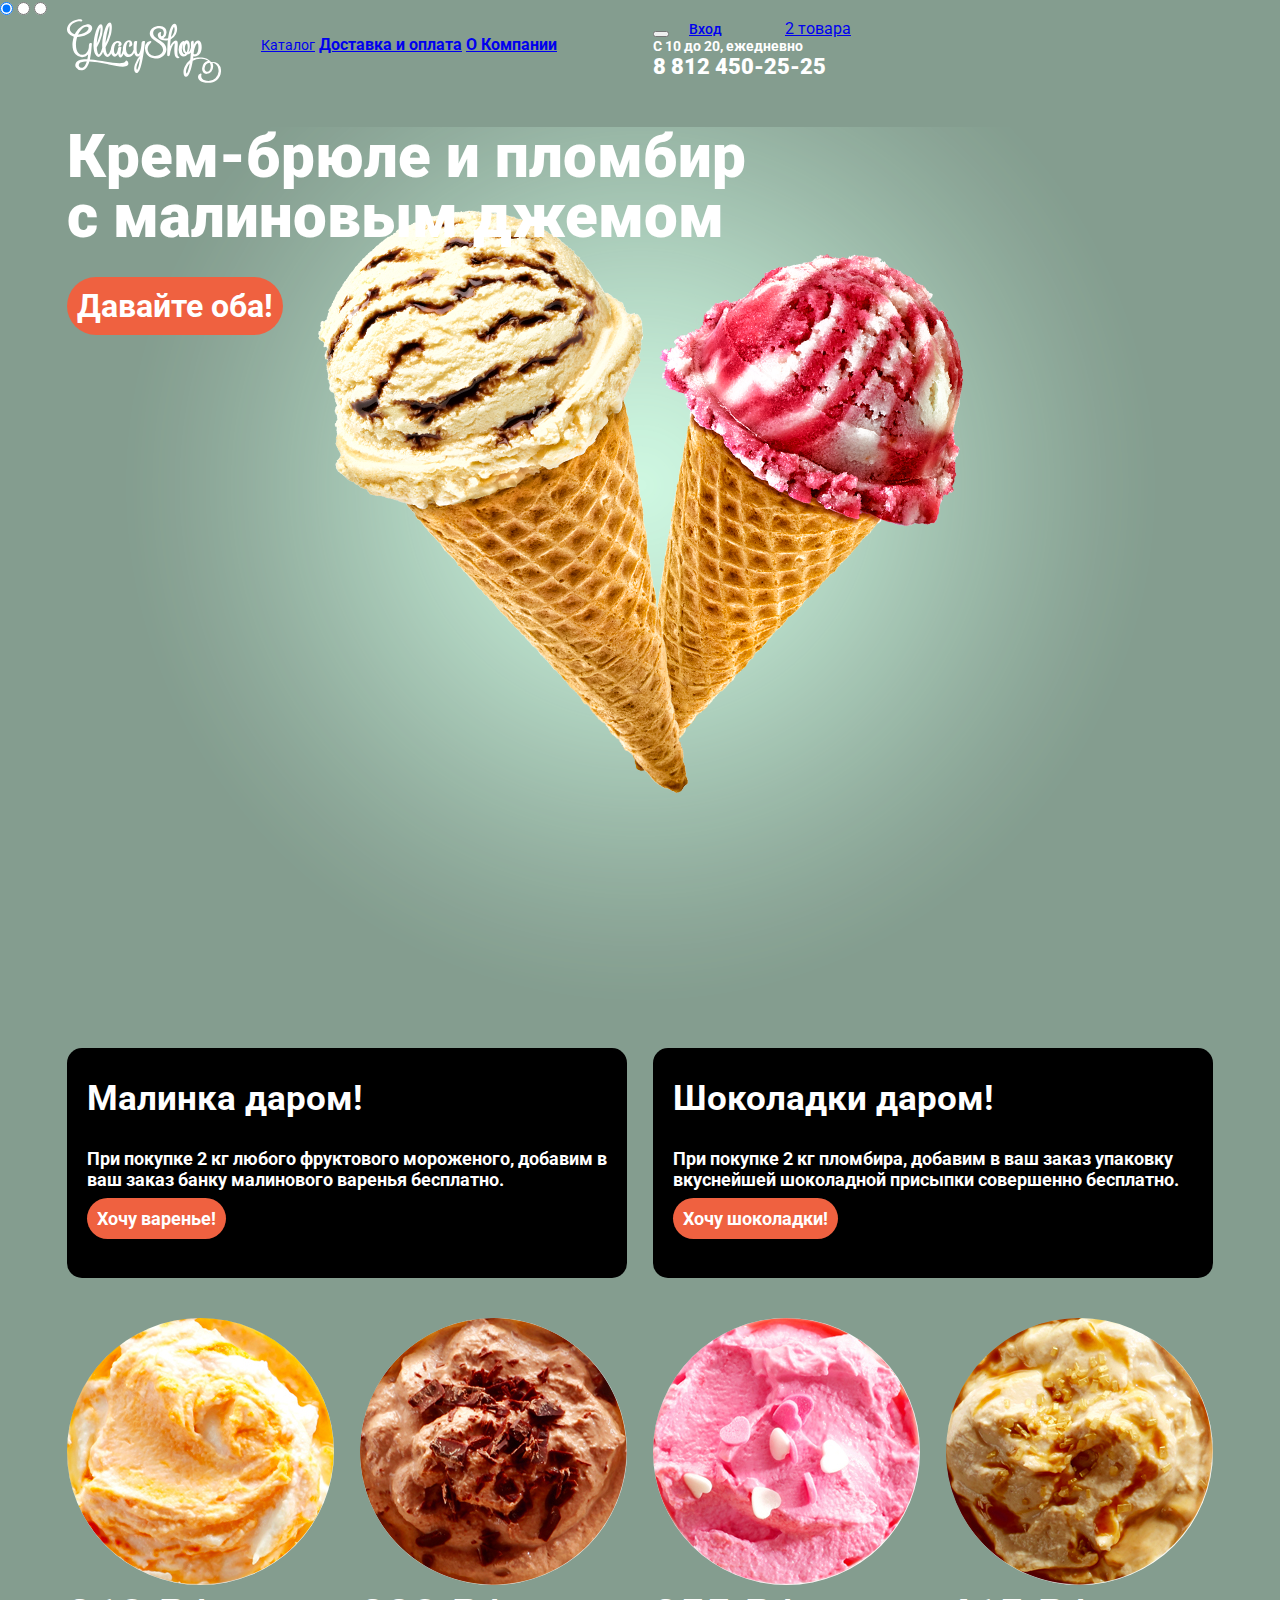
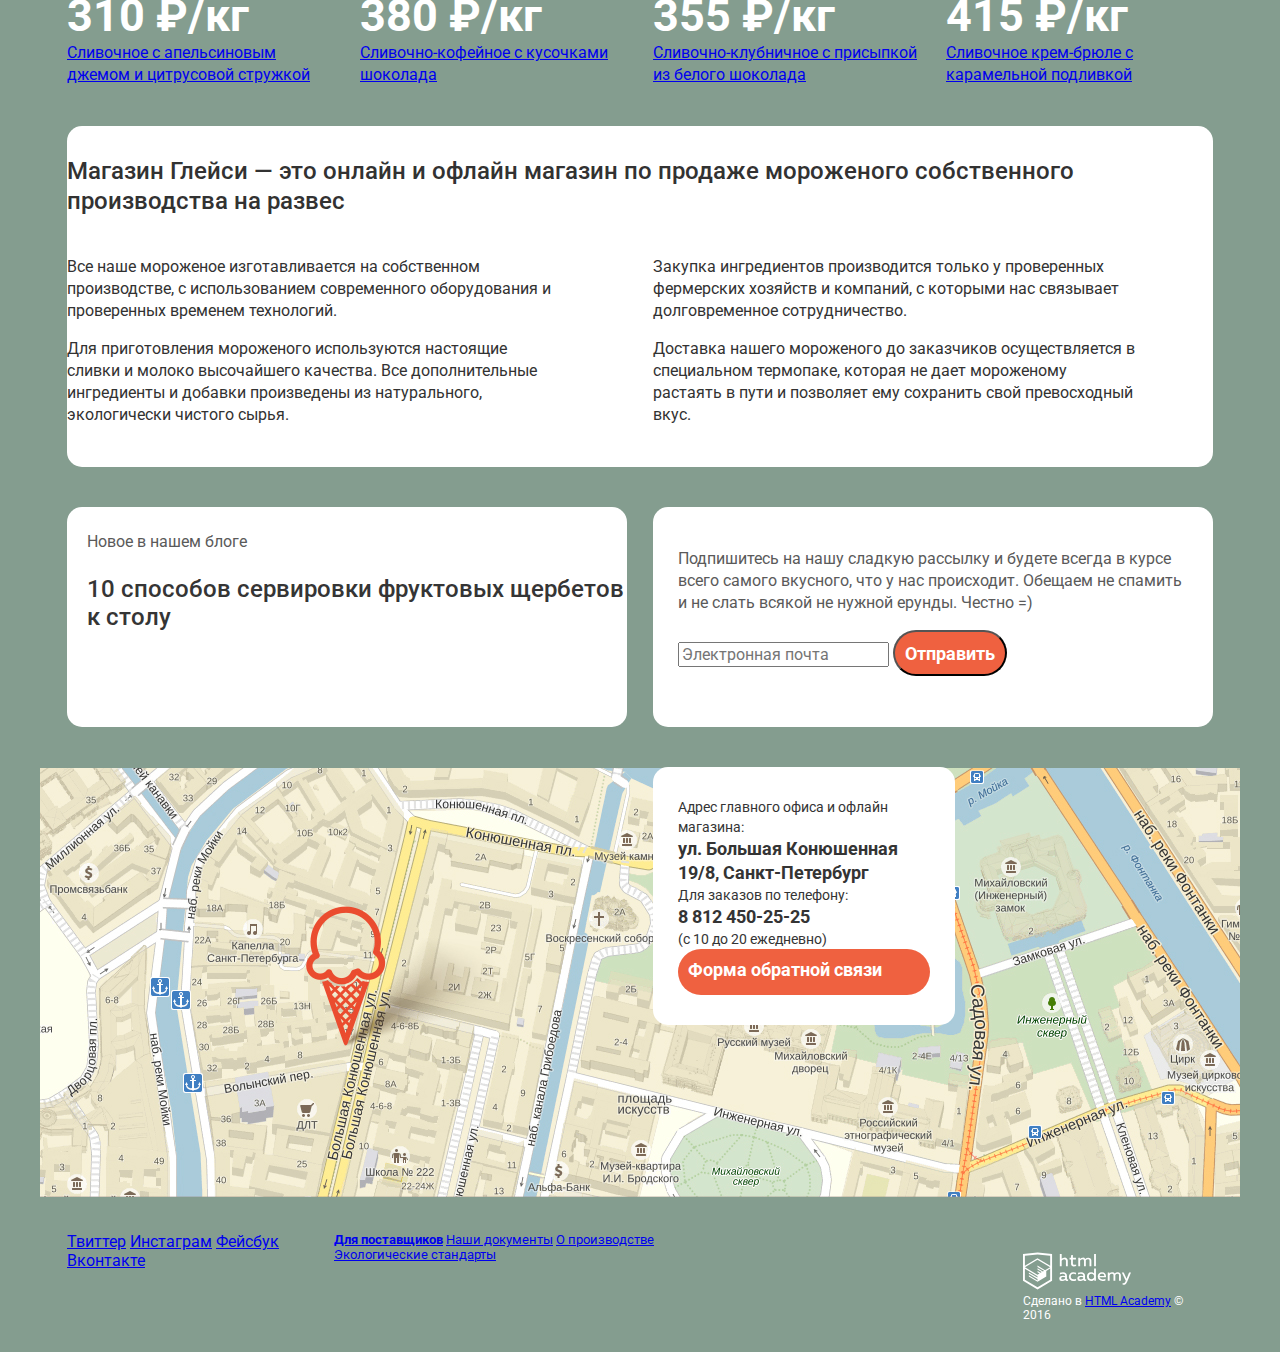
==== commit af80f82f: "Внес правки в сетку" ====
--- a/index.html
+++ b/index.html
@@ -9,155 +9,161 @@
         <link href="css/normalize.css" rel="stylesheet" type="text/css">
     </head>
     
+     
+    
     <body>
+        <input type="radio" id="slider-btn-1" name="bg-input" checked>
+        <input type="radio" id="slider-btn-2" name="bg-input">
+        <input type="radio" id="slider-btn-3" name="bg-input">
         <header class="main-header">
             <div class="container clearfix">
-                <div class="header-logo">
-                    <img src="img/logo.svg" width="154" height="64" alt="Gllacy Shop">
-                </div>
-                <nav class="main-navigation">
-                    <ul class="navigation-menu">
-                        <li class="navigation-menu-dropdown">
-                            <a href="catalog.html">Каталог</a>
-                                <ul>
-                                    <li>
-                                        <a class="navigation-menu-special" href="#">Новинки</a>
-                                    </li>
-                                    <li>
-                                        <a href="#">Сливочное</a>
-                                    </li>
-                                    <li>
-                                        <a href="#">Щербеты</a>
-                                    </li>
-                                    <li>
-                                        <a href="#">Фруктовый лед</a>
-                                    </li>
-                                    <li>
-                                        <a href="#">Мелорин</a>
-                                    </li>
-                                </ul>
-                        </li>
-                        <li>
-                            <a href="#">Доставка и оплата</a>
-                        </li>
-                        <li>
-                            <a href="#">О Компании</a>
-                        </li>
-                    </ul>
-                </nav>
-                <div class="search">
-                    <form action="#" method="get">
-                        <button class="search-btn" type="submit">
-                            <div class="search-form">
-
-                            <input type="search" placeholder="Что ищем?">
-
-                            </div>
-                        </button>
-                    </form>
-                </div>               
-                <div class="authorization">
-                    <a class="authorization-title" href="#">Вход</a>
-                    <div class="authorization-form">
-                        <form action="#" method="post">
-                            <input type="text" placeholder="Электронная почта">
-                            <input type="password" placeholder="Пароль">
-                            <input class="btn primary-btn small-btn" type="submit" value="Войти">
-                            <span class="authorization-help">
-                                <a href="#">Забыли пароль?</a>
-                                <a href="#">Новая регистрация</a>
-                            </span>
+                <div class="main-content-left">
+                    <div class="header-logo">
+                        <img src="img/logo.svg" width="154" height="64" alt="Gllacy Shop">
+                    </div>
+                    <nav class="main-navigation">
+                        <ul class="navigation-menu">
+                            <li class="navigation-menu-dropdown">
+                                <a href="catalog.html">Каталог</a>
+                                    <ul>
+                                        <li>
+                                            <a class="navigation-menu-special" href="#">Новинки</a>
+                                        </li>
+                                        <li>
+                                            <a href="#">Сливочное</a>
+                                        </li>
+                                        <li>
+                                            <a href="#">Щербеты</a>
+                                        </li>
+                                        <li>
+                                            <a href="#">Фруктовый лед</a>
+                                        </li>
+                                        <li>
+                                            <a href="#">Мелорин</a>
+                                        </li>
+                                    </ul>
+                            </li>
+                            <li>
+                                <a href="#">Доставка и оплата</a>
+                            </li>
+                            <li>
+                                <a href="#">О Компании</a>
+                            </li>
+                        </ul>
+                    </nav>
+                </div>
+                <div class="main-content-right">
+                    <div class="search inline-block">
+                        <form action="#" method="get">
+                            <button class="search-btn" type="submit">
+                                <div class="search-form">
+                                    <input type="search" placeholder="Что ищем?">
+                                </div>
+                            </button>
                         </form>
-                    </div>
-                </div>
-                <div class="cart">
-                    <a class="cart-title" href="#">2 товара</a>
-                    <div class="cart-form">
-                        <div class="cart-item">
-                            <table>
-                                <tr>
-                                    <td>
-                                        <button class="cart-item-delete"></button>
-                                    </td>
-                                    <td>
-                                        <img src="img/ice-miniature-1.jpg" width="33" height="33" alt="Пломбир с апельсиновым джемом">
-                                    </td>
-                                    <td>
-                                        Пломбир с апельсиновым джемом
-                                    </td>
-                                    <td>
-                                        1,5 кг <span class="cart-item-weight-gray">х 200 руб.</span>
-                                    </td>
-                                    <td>
-                                        300 руб.
-                                    </td>
-                                </tr>
-                            </table>
-                        </div>
-                        <div class="cart-item">
-                            <table>
-                                <tr>
-                                    <td>
-                                        <button class="cart-item-delete"></button>
-                                    </td>
-                                    <td>
-                                        <figure>
-                                        <img src="img/ice-miniature-2.jpg" width="33" height="33" alt="Клубничный пломбир с присыпкой из белого шоколада">
-                                            <figcaption>
-                                            Клубничный пломбир с присыпкой из белого шоколада
-                                            </figcaption>
-                                        </figure>
-                                    </td>
-                                    <td>
-                                        1,5 кг <span class="cart-item-weight-gray">х 300 руб.</span>
-                                    </td>
-                                    <td>
-                                        450 руб.
-                                    </td>
-                                </tr>
-                            </table>
-                        </div>
-                        <div class="cart-price">
-                            Итого: <span class="cart-price-total">750 руб.</span>
-                        </div>
-                        <a class="btn primary-btn small-btn" href="#">Оформить заказ</a>
-                    </div>
-                </div>
-                <div class="information-block">
-                    <div class="hours-header">С 10 до 20, ежедневно</div>
-                    <div class="phone-header">8 812 450-25-25</div>
+                    </div>               
+                    <div class="authorization inline-block">
+                        <a class="authorization-title" href="#">Вход</a>
+                        <div class="authorization-form">
+                            <form action="#" method="post">
+                                <input type="text" placeholder="Электронная почта">
+                                <input type="password" placeholder="Пароль">
+                                <input class="btn primary-btn small-btn" type="submit" value="Войти">
+                                <span class="authorization-help">
+                                    <a href="#">Забыли пароль?</a>
+                                    <a href="#">Новая регистрация</a>
+                                </span>
+                            </form>
+                        </div>
+                    </div>
+                    <div class="cart inline-block">
+                        <a class="cart-title" href="#">2 товара</a>
+                        <div class="cart-form">
+                            <div class="cart-item">
+                                <table>
+                                    <tr>
+                                        <td>
+                                            <button class="cart-item-delete"></button>
+                                        </td>
+                                        <td>
+                                            <img src="img/ice-miniature-1.jpg" width="33" height="33" alt="Пломбир с апельсиновым джемом">
+                                        </td>
+                                        <td>
+                                            Пломбир с апельсиновым джемом
+                                        </td>
+                                        <td>
+                                            1,5 кг <span class="cart-item-weight-gray">х 200 руб.</span>
+                                        </td>
+                                        <td>
+                                            300 руб.
+                                        </td>
+                                    </tr>
+                                </table>
+                            </div>
+                            <div class="cart-item">
+                                <table>
+                                    <tr>
+                                        <td>
+                                            <button class="cart-item-delete"></button>
+                                        </td>
+                                        <td>
+                                            <figure>
+                                            <img src="img/ice-miniature-2.jpg" width="33" height="33" alt="Клубничный пломбир с присыпкой из белого шоколада">
+                                                <figcaption>
+                                                Клубничный пломбир с присыпкой из белого шоколада
+                                                </figcaption>
+                                            </figure>
+                                        </td>
+                                        <td>
+                                            1,5 кг <span class="cart-item-weight-gray">х 300 руб.</span>
+                                        </td>
+                                        <td>
+                                            450 руб.
+                                        </td>
+                                    </tr>
+                                </table>
+                            </div>
+                            <div class="cart-price">
+                                Итого: <span class="cart-price-total">750 руб.</span>
+                            </div>
+                            <a class="btn primary-btn small-btn" href="#">Оформить заказ</a>
+                        </div>
+                    </div>
+                    <div class="information-block">
+                        <div class="hours-header">С 10 до 20, ежедневно</div>
+                        <div class="phone-header">8 812 450-25-25</div>
+                    </div>
                 </div>
             </div>
         </header>
             <main class="container">
-                <section class="main-slider">
-                        <input type="radio" id="slider-btn-1" name="toggle" checked>
-                        <input type="radio" id="slider-btn-2" name="toggle">
-                        <input type="radio" id="slider-btn-3" name="toggle">
-                            <label for="slider-btn-1"></label>
-                            <label for="slider-btn-2"></label>
-                            <label for="slider-btn-3"></label>
-                        </div>        
-                        <a class="btn primary-btn big-btn" href="#">Давайте оба!</a>            
-                        <div class="slider-content">
-                            <div class="slider-slides">
-                                <div class="slider-slide-1">
-                                    <h1 class="title-slider">Крем-брюле и пломбир с малиновым джемом</h1>
-                                    <img src="img/slider-1.png" width="1045" height="881" alt="Крем-брюле и пломбир с малиновым джемом">
-                                    
+                <div class="bg">
+                    <div class="page">
+                        <main class="page-content">
+                            <section class="main-slider">
+                                <div class="slider-content">
+                                    <div class="slider-slide">
+                                        <h1 class="title-slider">Крем-брюле и&nbsp;пломбир с&nbsp;малиновым джемом</h1>
+                                        <a class="btn primary-btn big-btn" href="#">Давайте оба!</a>
+                                    </div>
+                                    <div class="slider-slide">
+                                        <h1 class="title-slider">Шоколадный пломбир и лимонный сорбет</h1>
+                                        <a class="btn primary-btn big-btn" href="#">Давайте оба!</a>
+                                    </div>
+                                    <div class="slider-slide">
+                                        <h1 class="title-slider">Пломбир с помадкой и клубничный щербет</h1>
+                                        <a class="btn primary-btn big-btn" href="#">Давайте оба!</a>
+                                    </div>
                                 </div>
-                                <div class="slider-slide-2">
-                                    <h1 class="title-slider">Шоколадный пломбир и лимонный сорбет</h1>
-                                    <img src="img/slider-2.png" width="1046" height="845" alt="Шоколадный пломбир и лимонный сорбет ">
+                                <div class="slider-controls">
+                                    <label class="slider-btn slider-btn-1" for="slider-btn-1"></label>
+                                    <label class="slider-btn slider-btn-2" for="slider-btn-2"></label>
+                                    <label class="slider-btn slider-btn-3" for="slider-btn-3"></label>
                                 </div>
-                                <div class="slider-slide-3">
-                                    <h1 class="title-slider">Пломбир с помадкой и клубничный щербет</h1>
-                                    <img src="img/slider-3.png" width="1046" height="838" alt="Пломбир с помадкой и клубничный щербет">
-                                </div>
-                            </div>
-                            <div class="slider-btn">                        
-                        </div>
-                </section>
+                            </section>
+                         </main>
+                    </div>
+                </div>
                 <section class="promo clearfix">
                     <div class="main-content-left">
                         <div class="promo-banner">
@@ -259,7 +265,7 @@
                 </section>
             </main>
             <section class="main-map">
-                <div class="container">
+                <div class="container clearfix">
                     <div class="main-content-right">
                         <div class="contacts-block">
                             <div class="contacts-block-office">
--- a/css/style.css
+++ b/css/style.css
@@ -2,7 +2,7 @@
     font-family: "Roboto", "Arial", sans-serif;
     line-height: normal; 
     color: #fff;
-    background: #849d8f;
+    background-color: #849d8f;
 }
 
 * {
@@ -229,27 +229,25 @@
 }
 
 .main-navigation {
-    width: 675px;
-    float: left;
-}
+    min-width: 400px;
+    float: left;
+}
+
+.inline-block {
+    display: inline-block;
+}
+
 
 .search {
     width: 32px;
-    float: left;
 }
 
 .authorization {
     width: 92px;
-    float: left;
 }
 
 .cart {
     width: 117px;
-    float: left;
-}
-
-.information-block {
-    
 }
 
 .main-header {
@@ -313,6 +311,10 @@
     margin-right: 0px;
 }
 
+.catalog-item:nth-child(n+5) {
+    margin-top: 40px;
+}
+
 .catalog {
     margin-bottom: 40px;
 }
@@ -320,6 +322,7 @@
 .main-footer {
     padding-top: 35px;
     padding-bottom: 30px;
+    min-width: 1146px;
 }
 
 .footer-social {
@@ -352,10 +355,6 @@
     display: block;
 }
 
-.information-block {
-    float: left;
-}
-
 .catalog-filter-sort {
     float: left;
     margin-right: 20px;
@@ -376,6 +375,10 @@
 
 .catalog-filter-fillers .btn {
     float: right;
+}
+
+.catalog-filter {
+    margin-bottom: 40px;
 }
 
 .catalog-pagination {
@@ -412,9 +415,8 @@
 }
 
 .main-map {
-    width: 100%;
     height: 430px;
-    background: url(../img/map.jpg) no-repeat;
+    background: url(../img/map.jpg) no-repeat center;
 }
 
 
@@ -469,21 +471,28 @@
 
 /* Slider */
 
-.slider-slides {
-    width: 300%;
-}
-
-.slider-slide-1, 
-.slider-slide-2, 
-.slider-slide-3 {  
-    float: left;
-}
-
-.slider-content {
-    overflow: hidden;
-}
-
-
+.bg {
+    background-color: #849d8f;
+    background-image: url(../img/slider-1.png);
+    background-repeat: no-repeat;
+    background-position: center;
+}
+
+.slider-slide:nth-child(2) {
+    display: none;
+}
+
+.slider-slide:nth-child(3) {
+    display: none;
+}
+
+.title-slider {
+    width: 680px;
+}
+
+.main-slider .btn{
+    
+}
 /* Default state */
 
 .navigation-menu-dropdown ul,
